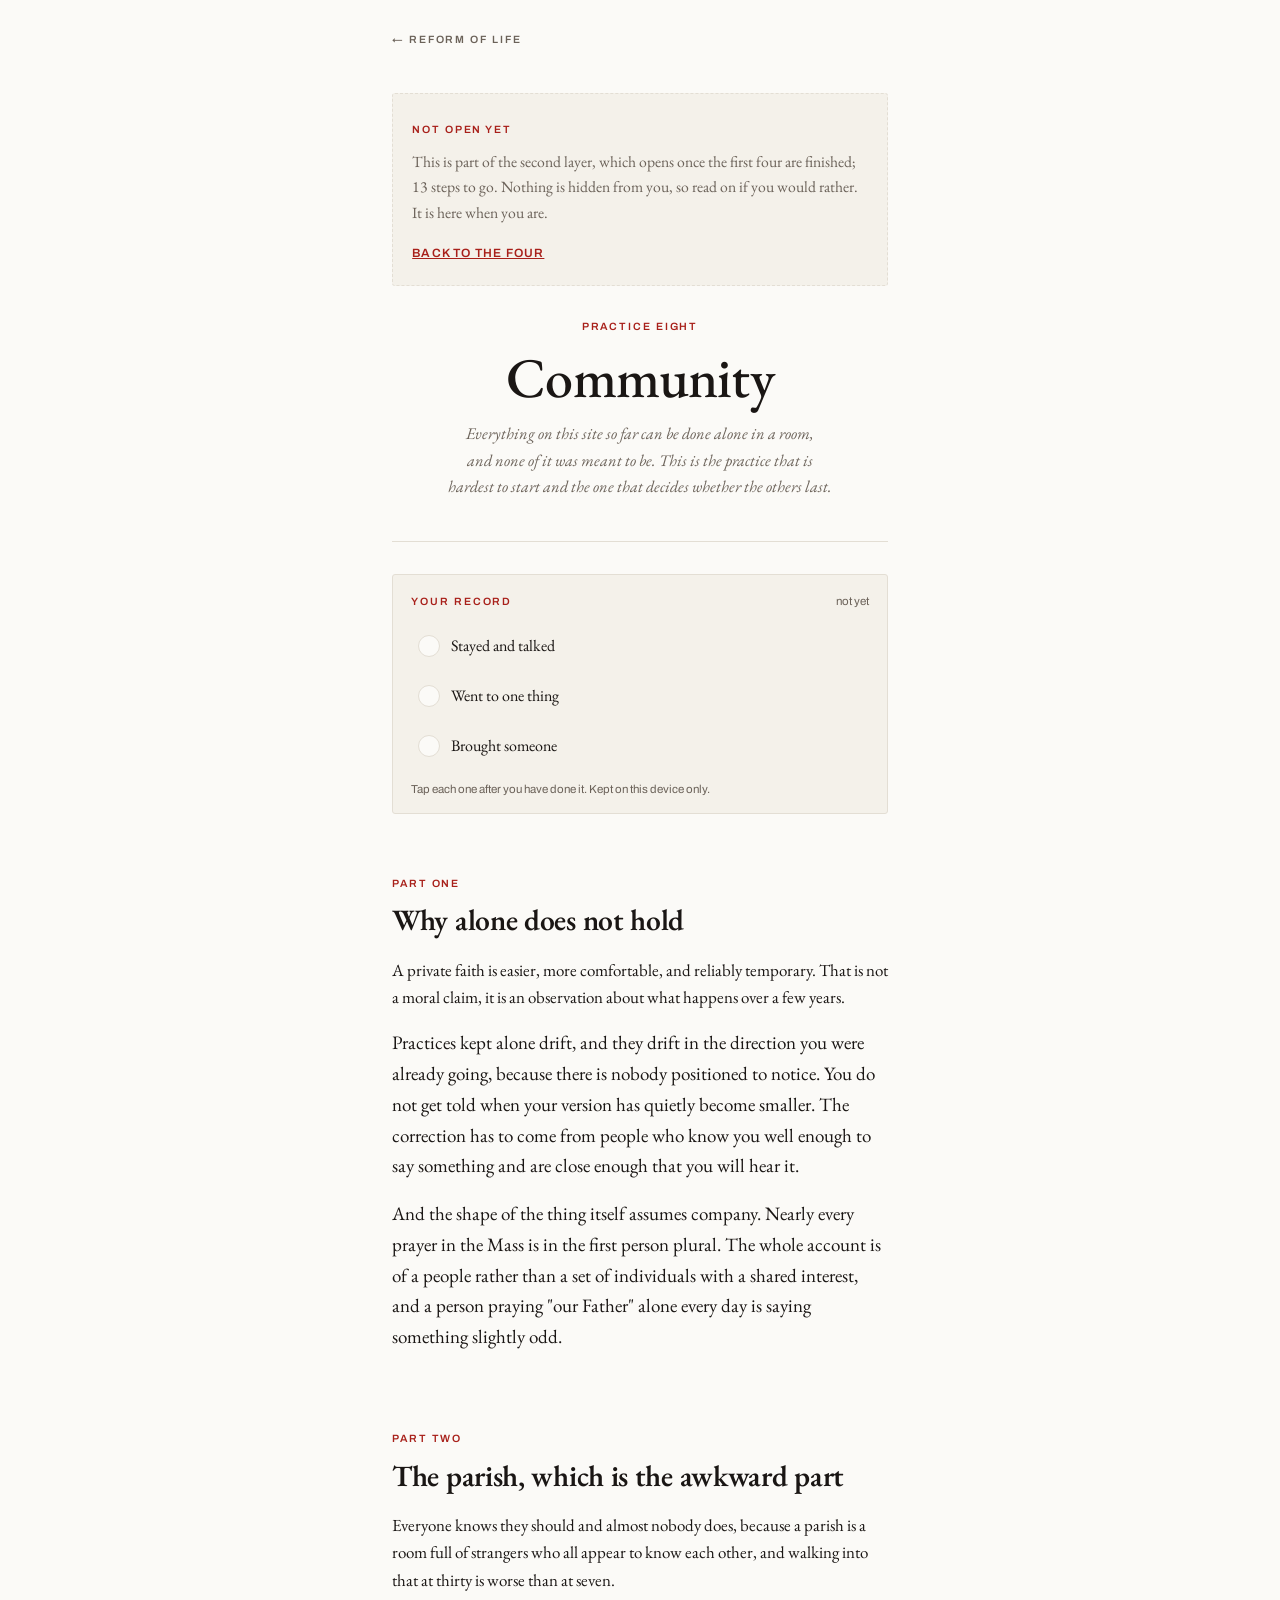
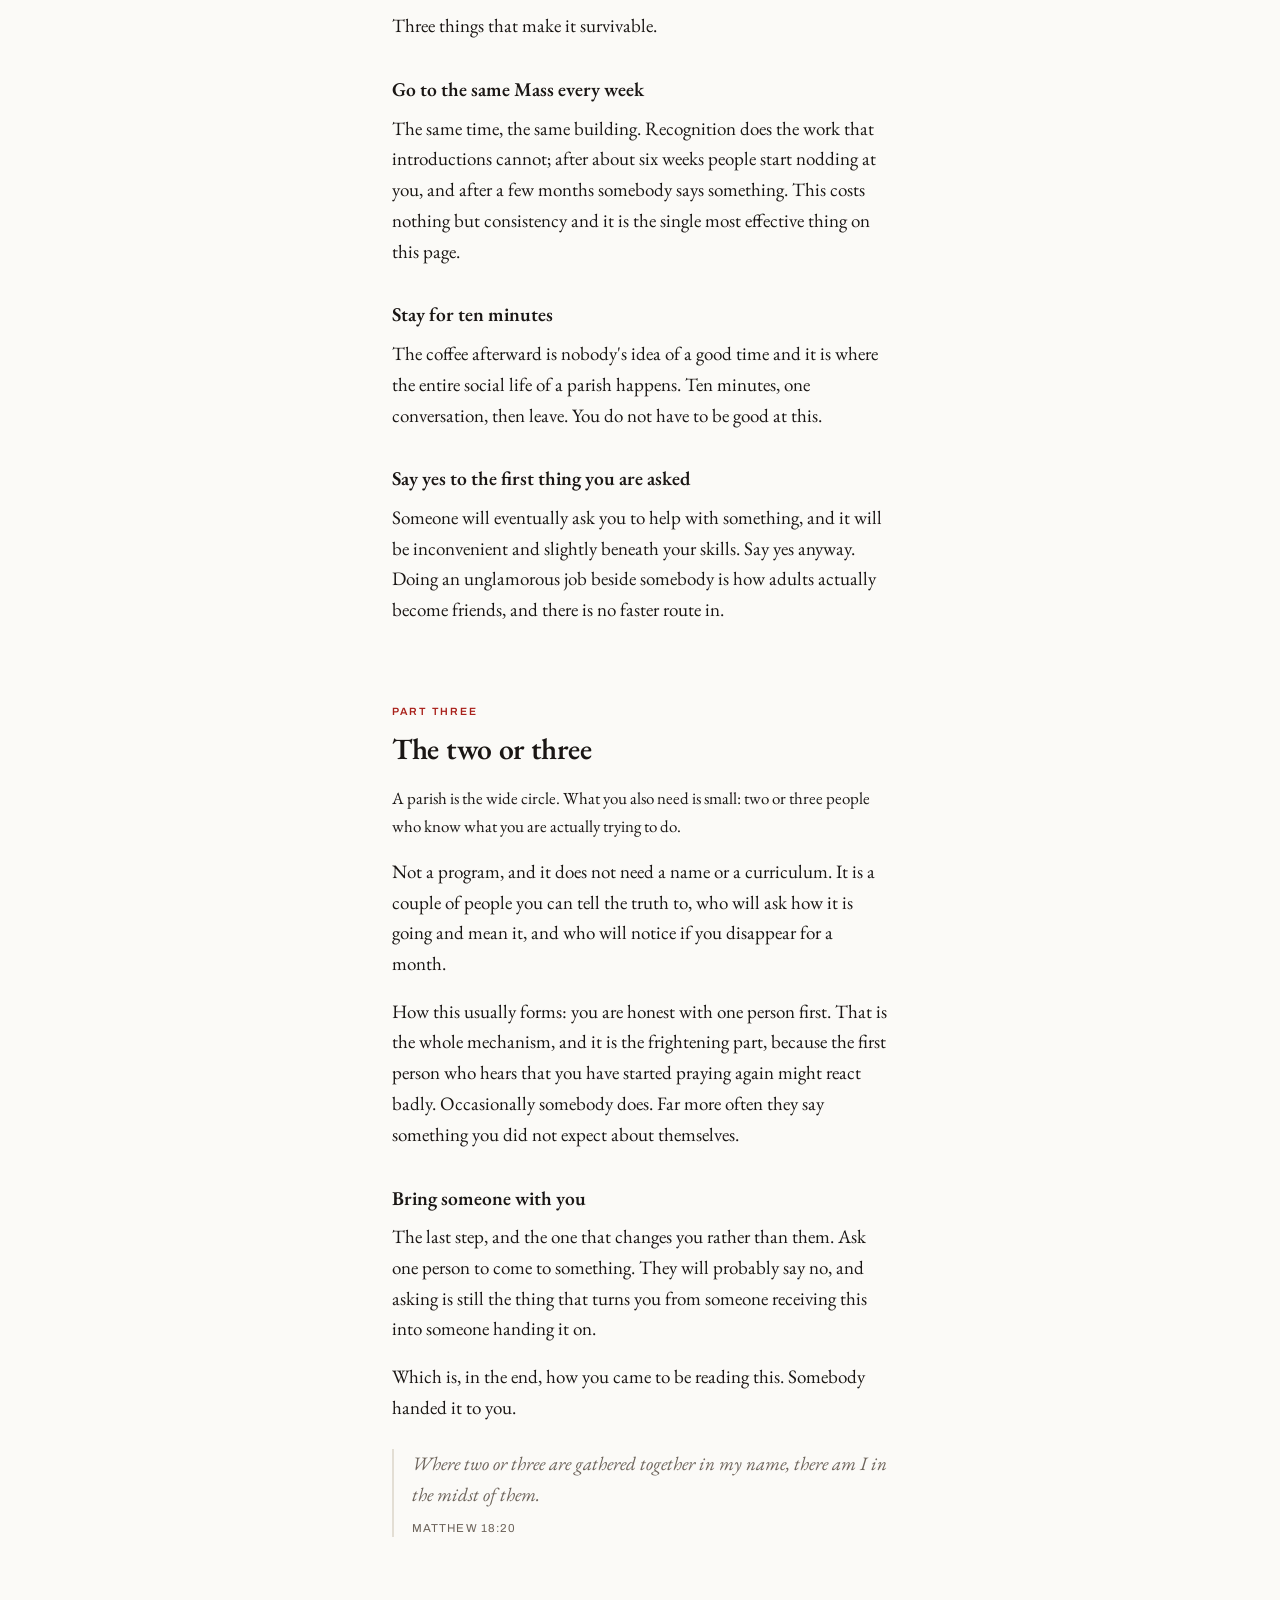
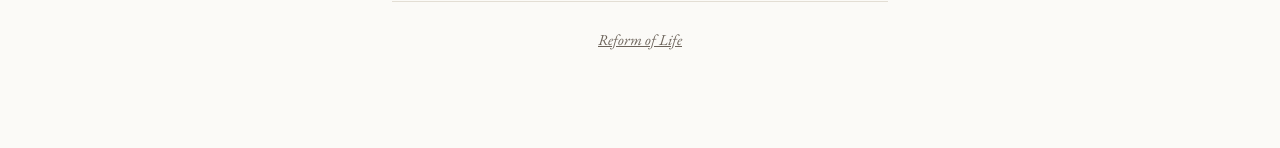
==== community.html @ 0f24ea5e "An installable app with a record, and a second layer behind the first The site becomes something you" ====
<!doctype html>
<html lang="en">
<head>
<meta charset="utf-8">
<meta name="viewport" content="width=device-width, initial-scale=1">
<title>Community &middot; Reform of Life</title>
<meta name="description" content="Why none of this was designed to be done alone, and the smallest real steps into a parish.">
<meta name="theme-color" content="#FBFAF7">
<meta name="apple-mobile-web-app-capable" content="yes">
<meta name="apple-mobile-web-app-status-bar-style" content="default">
<meta name="apple-mobile-web-app-title" content="Reform">
<link rel="manifest" href="manifest.json">
<link rel="apple-touch-icon" href="apple-touch-icon.png">
<link rel="icon" href="favicon-32.png" sizes="32x32">
<link rel="preconnect" href="https://fonts.googleapis.com">
<link rel="preconnect" href="https://fonts.gstatic.com" crossorigin>
<link rel="stylesheet" href="https://fonts.googleapis.com/css2?family=EB+Garamond:ital,wght@0,400;0,500;0,600;1,400&family=Archivo:wght@400;500;600&display=swap">
<link rel="stylesheet" href="style.css">
<script src="app.js" defer></script>
</head>
<body>

<nav class="topbar"><a href="index.html">&larr; Reform of Life</a></nav>

<div class="sheet">
  <div data-gate></div>

  <header class="masthead">
    <span class="label">Practice eight</span>
    <h1>Community</h1>
    <p class="dedication">Everything on this site so far can be done alone in a room, and none of it was meant to be. This is the practice that is hardest to start and the one that decides whether the others last.</p>
  </header>

  <div data-tracker="community"></div>

  <section id="why">
    <span class="label">Part one</span>
    <h2>Why alone does not hold</h2>

    <p class="lead">A private faith is easier, more comfortable, and reliably temporary. That is not a moral claim, it is an observation about what happens over a few years.</p>

    <p>Practices kept alone drift, and they drift in the direction you were already going, because there is nobody positioned to notice. You do not get told when your version has quietly become smaller. The correction has to come from people who know you well enough to say something and are close enough that you will hear it.</p>

    <p>And the shape of the thing itself assumes company. Nearly every prayer in the Mass is in the first person plural. The whole account is of a people rather than a set of individuals with a shared interest, and a person praying "our Father" alone every day is saying something slightly odd.</p>
  </section>

  <section id="parish">
    <span class="label">Part two</span>
    <h2>The parish, which is the awkward part</h2>

    <p class="lead">Everyone knows they should and almost nobody does, because a parish is a room full of strangers who all appear to know each other, and walking into that at thirty is worse than at seven.</p>

    <p>Three things that make it survivable.</p>

    <h3>Go to the same Mass every week</h3>
    <p>The same time, the same building. Recognition does the work that introductions cannot; after about six weeks people start nodding at you, and after a few months somebody says something. This costs nothing but consistency and it is the single most effective thing on this page.</p>

    <h3>Stay for ten minutes</h3>
    <p>The coffee afterward is nobody's idea of a good time and it is where the entire social life of a parish happens. Ten minutes, one conversation, then leave. You do not have to be good at this.</p>

    <h3>Say yes to the first thing you are asked</h3>
    <p>Someone will eventually ask you to help with something, and it will be inconvenient and slightly beneath your skills. Say yes anyway. Doing an unglamorous job beside somebody is how adults actually become friends, and there is no faster route in.</p>
  </section>

  <section id="few">
    <span class="label">Part three</span>
    <h2>The two or three</h2>

    <p class="lead">A parish is the wide circle. What you also need is small: two or three people who know what you are actually trying to do.</p>

    <p>Not a program, and it does not need a name or a curriculum. It is a couple of people you can tell the truth to, who will ask how it is going and mean it, and who will notice if you disappear for a month.</p>

    <p>How this usually forms: you are honest with one person first. That is the whole mechanism, and it is the frightening part, because the first person who hears that you have started praying again might react badly. Occasionally somebody does. Far more often they say something you did not expect about themselves.</p>

    <h3>Bring someone with you</h3>
    <p>The last step, and the one that changes you rather than them. Ask one person to come to something. They will probably say no, and asking is still the thing that turns you from someone receiving this into someone handing it on.</p>

    <p>Which is, in the end, how you came to be reading this. Somebody handed it to you.</p>

    <blockquote>
      Where two or three are gathered together in my name, there am I in the midst of them.
      <cite>Matthew 18:20</cite>
    </blockquote>
  </section>

  <footer class="colophon">
    <a href="index.html">Reform of Life</a>
  </footer>

</div>
</body>
</html>
---- style.css ----
/* ---------------------------------------------------------------------
   Reform of Life; shared styles.

   The visual system follows the rubric tradition of missals and
   breviaries: instructions print in red, the prayers themselves in
   black. That is where the word "rubric" comes from, and it encodes
   exactly the distinction a beginner needs, which is the difference
   between what you SAY and what you DO.

   One family carries the reading matter (EB Garamond, descended from
   the faces liturgical books have been set in for four centuries) and
   a plain modern face carries the apparatus (Archivo, for labels,
   step numbers, and anything that instructs rather than prays).
   --------------------------------------------------------------------- */

:root {
  --paper:      #FBFAF7;
  --paper-sunk: #F4F1EA;
  --ink:        #1A1614;
  --ink-soft:   #6B6259;
  --rubric:     #A8201A;
  --rubric-pale:#F0E0DD;
  --hairline:   #E3DED4;

  --serif: "EB Garamond", "Iowan Old Style", Georgia, "Times New Roman", serif;
  --sans:  "Archivo", "Helvetica Neue", Arial, sans-serif;

  --measure: 34rem;
}

/* The viewer has three theme states, not two: an explicit choice stamps
   the root element, and the default "system" setting stamps nothing. So
   the light palette lives on bare :root and the dark one is redefined
   twice; tokens only, never component colours. */
@media (prefers-color-scheme: dark) {
  :root:not([data-theme="light"]) {
    --paper:      #141110;
    --paper-sunk: #1D1917;
    --ink:        #EDE7DC;
    --ink-soft:   #A2988B;
    --rubric:     #D4635C;
    --rubric-pale:#33211F;
    --hairline:   #2E2825;
  }
}
:root[data-theme="dark"] {
  --paper:      #141110;
  --paper-sunk: #1D1917;
  --ink:        #EDE7DC;
  --ink-soft:   #A2988B;
  --rubric:     #D4635C;
  --rubric-pale:#33211F;
  --hairline:   #2E2825;
}

* { box-sizing: border-box; }

body {
  margin: 0;
  background: var(--paper);
  color: var(--ink);
  font-family: var(--serif);
  font-size: 19px;
  line-height: 1.62;
  -webkit-font-smoothing: antialiased;
}

.sheet {
  max-width: var(--measure);
  margin: 0 auto;
  padding: 2.5rem 1.5rem 6rem;
}

/* ---- apparatus: everything that instructs rather than prays ---- */
.label {
  font-family: var(--sans);
  font-size: 0.66rem;
  font-weight: 600;
  letter-spacing: 0.18em;
  text-transform: uppercase;
  color: var(--rubric);
}
.label-quiet { color: var(--ink-soft); }

/* ---- the thin masthead on interior pages ---- */
.topbar {
  max-width: var(--measure);
  margin: 0 auto;
  padding: 1.4rem 1.5rem 0;
}
.topbar a {
  font-family: var(--sans);
  font-size: 0.66rem;
  font-weight: 600;
  letter-spacing: 0.18em;
  text-transform: uppercase;
  color: var(--ink-soft);
  text-decoration: none;
}
.topbar a:hover { color: var(--rubric); }

header.masthead {
  display: flex;
  flex-direction: column;
  gap: 0.9rem;
  text-align: center;
  padding-bottom: 2.5rem;
  border-bottom: 1px solid var(--hairline);
}
header.masthead h1 {
  font-family: var(--serif);
  font-weight: 500;
  font-size: clamp(2.4rem, 8.5vw, 3.5rem);
  line-height: 1.03;
  letter-spacing: -0.015em;
  margin: 0;
  text-wrap: balance;
}
.dedication {
  font-style: italic;
  color: var(--ink-soft);
  font-size: 1.02rem;
  margin: 0;
  text-wrap: balance;
}

/* ---- sections ---- */
section { padding-top: 3.2rem; }
h2 {
  font-family: var(--serif);
  font-weight: 600;
  font-size: 1.85rem;
  line-height: 1.15;
  margin: 0.45rem 0 1.2rem;
  letter-spacing: -0.01em;
  text-wrap: balance;
}
h3 {
  font-family: var(--serif);
  font-weight: 600;
  font-size: 1.22rem;
  margin: 2rem 0 0.5rem;
}
p { margin: 0 0 1.05rem; }
p.lead { font-size: 1.06rem; }
a { color: var(--rubric); }

/* ---------------------------------------------------------------------
   Landing page: a table of contents, the way a prayer book opens.

   Each entry carries its natural RHYTHM as its rubric (daily, weekly,
   every month or so). That is the actual point of a rule of life, and
   it is information rather than decoration; a reader can see the shape
   of the week before reading a word of the descriptions.
   --------------------------------------------------------------------- */
ol.contents { list-style: none; margin: 2.5rem 0 0; padding: 0; }
ol.contents > li { border-top: 1px solid var(--hairline); }
ol.contents > li:last-child { border-bottom: 1px solid var(--hairline); }

a.entry {
  display: grid;
  grid-template-columns: 2.2rem 1fr;
  gap: 1rem;
  padding: 1.6rem 0.4rem 1.6rem 0;
  text-decoration: none;
  color: inherit;
  transition: background-color 140ms ease;
}
a.entry:hover, a.entry:focus-visible { background: var(--paper-sunk); }
a.entry .numeral {
  font-family: var(--sans);
  font-size: 0.72rem;
  font-weight: 600;
  color: var(--rubric);
  text-align: right;
  margin-top: 0.55rem;
  font-variant-numeric: tabular-nums;
}
a.entry .entry-title {
  font-family: var(--serif);
  font-size: 1.65rem;
  font-weight: 500;
  line-height: 1.15;
  letter-spacing: -0.01em;
  display: block;
}
a.entry .entry-rhythm {
  font-family: var(--sans);
  font-size: 0.64rem;
  font-weight: 600;
  letter-spacing: 0.16em;
  text-transform: uppercase;
  color: var(--rubric);
  display: block;
  margin-bottom: 0.3rem;
}
a.entry .entry-blurb {
  color: var(--ink-soft);
  font-size: 0.98rem;
  display: block;
  margin-top: 0.3rem;
  text-wrap: pretty;
}

/* ---- the rosary diagram ---- */
figure.beads {
  margin: 2rem 0 1.4rem;
  display: flex;
  flex-direction: column;
  align-items: center;
  gap: 1rem;
}
figure.beads svg { width: 100%; max-width: 300px; height: auto; display: block; }
figcaption {
  font-family: var(--sans);
  font-size: 0.8rem;
  line-height: 1.55;
  color: var(--ink-soft);
  text-align: center;
  max-width: 30rem;
}

/* ---- numbered walkthroughs ---- */
ol.walk { list-style: none; margin: 0; padding: 0; display: flex; flex-direction: column; gap: 1.45rem; }
ol.walk > li { display: grid; grid-template-columns: 2.6rem 1fr; gap: 0.9rem; align-items: start; }
.marker {
  font-family: var(--sans);
  font-size: 0.7rem;
  font-weight: 600;
  letter-spacing: 0.04em;
  color: var(--rubric);
  background: var(--rubric-pale);
  border-radius: 999px;
  padding: 0.3rem 0;
  text-align: center;
  margin-top: 0.28rem;
  font-variant-numeric: tabular-nums;
}
.step-do {
  font-family: var(--sans);
  font-size: 0.68rem;
  font-weight: 600;
  letter-spacing: 0.16em;
  text-transform: uppercase;
  color: var(--rubric);
  display: block;
  margin-bottom: 0.18rem;
}
.step-say { margin: 0; }
.step-say + .step-say { margin-top: 0.6rem; }
.step-say em { color: var(--ink-soft); }

/* ---- grouped sets (mysteries, parts of the Mass, the four Gospels) ---- */
.set { border-top: 1px solid var(--hairline); padding-top: 1.8rem; margin-top: 2.4rem; }
.set:first-of-type { border-top: none; padding-top: 0; margin-top: 1.2rem; }
.set-head { display: flex; flex-direction: column; gap: 0.28rem; margin-bottom: 1.3rem; }
.set-head h3 { margin: 0; font-size: 1.5rem; }

ol.mysteries { list-style: none; margin: 0; padding: 0; display: flex; flex-direction: column; gap: 1.15rem; }
ol.mysteries > li { display: grid; grid-template-columns: 1.6rem 1fr; gap: 0.85rem; }
.roman {
  font-family: var(--sans);
  font-size: 0.72rem;
  font-weight: 600;
  color: var(--rubric);
  text-align: right;
  margin-top: 0.4rem;
  font-variant-numeric: tabular-nums;
}
.mystery-name { font-size: 1.06rem; font-weight: 500; display: block; }
.mystery-meta {
  font-family: var(--sans);
  font-size: 0.74rem;
  line-height: 1.5;
  color: var(--ink-soft);
  display: block;
  margin-top: 0.16rem;
}
.mystery-meta .fruit { color: var(--rubric); }

/* ---- prayers and anything quoted verbatim ---- */
.prayer { margin: 0 0 2rem; }
.prayer h3 { margin-top: 0; }
.prayer p, p.said {
  background: var(--paper-sunk);
  border-left: 2px solid var(--rubric);
  padding: 0.95rem 1.1rem;
  margin: 0;
  border-radius: 2px;
}

/* A call and its response, which is most of what you say at Mass. */
dl.responses { margin: 1.2rem 0 1.6rem; display: flex; flex-direction: column; gap: 0.9rem; }
dl.responses div {
  border-left: 2px solid var(--hairline);
  padding-left: 0.95rem;
}
dl.responses dt {
  font-style: italic;
  color: var(--ink-soft);
  margin: 0;
}
dl.responses dd { margin: 0.1rem 0 0; font-weight: 500; }
dl.responses dd::before { content: "℟ "; color: var(--rubric); font-weight: 600; }

blockquote {
  margin: 1.6rem 0;
  padding-left: 1.1rem;
  border-left: 2px solid var(--hairline);
  font-style: italic;
  color: var(--ink-soft);
}
blockquote cite {
  display: block;
  font-style: normal;
  font-family: var(--sans);
  font-size: 0.72rem;
  letter-spacing: 0.1em;
  text-transform: uppercase;
  margin-top: 0.5rem;
  color: var(--ink-soft);
}

/* Scripture references link out to the text at the USCCB, which is the
   translation read at Mass in the United States, so the words match what
   you hear on Sunday. Deliberately QUIET: twenty red links running down
   the Mysteries would turn a calm page into a link farm, so the reference
   keeps its own color and only the underline says it is a link. */
a.ref {
  color: inherit;
  text-decoration: underline;
  text-decoration-color: var(--hairline);
  text-underline-offset: 2px;
  text-decoration-thickness: 1px;
}
a.ref:hover, a.ref:focus-visible {
  color: var(--rubric);
  text-decoration-color: var(--rubric);
}
@media print {
  /* On paper a link is just words, and the underline is noise. */
  a.ref { text-decoration: none; }
}

ul.plain { margin: 0 0 1.05rem; padding-left: 1.15rem; }
ul.plain li { margin-bottom: 0.45rem; }

footer.colophon {
  margin-top: 4rem;
  padding-top: 1.6rem;
  border-top: 1px solid var(--hairline);
  text-align: center;
  color: var(--ink-soft);
  font-size: 0.95rem;
  font-style: italic;
}
footer.colophon a { color: var(--ink-soft); }

:focus-visible { outline: 2px solid var(--rubric); outline-offset: 3px; }
@media (prefers-reduced-motion: reduce) { * { animation: none !important; transition: none !important; } }

/* ---------------------------------------------------------------------
   Print. Every page here is meant to survive being turned into a PDF
   and handed to somebody, so force the paper palette regardless of the
   viewer's theme and keep each set whole across a page break.
   --------------------------------------------------------------------- */
@media print {
  :root {
    --paper: #fff; --paper-sunk: #F6F3EE; --ink: #16120F; --ink-soft: #5A524A;
    --rubric: #9C1B16; --rubric-pale: #F2E3E1; --hairline: #DDD6CB;
  }
  body { font-size: 11.5pt; line-height: 1.5; background: #fff; }
  .sheet { max-width: 100%; padding: 0; }
  .topbar { display: none; }
  @page { margin: 16mm 18mm; }
  section { padding-top: 1.6rem; break-inside: avoid; }
  .set, .prayer, ol.walk > li { break-inside: avoid; }
  figure.beads svg { max-width: 200px; }
  .page-break { break-before: page; }
  a { text-decoration: none; }
}

/* ---------------------------------------------------------------------
   THE RECORD

   Kept visually quieter than the reading matter. It is an instrument on
   a page whose real content is the text, so it reads as a margin note
   rather than a dashboard; the moment it starts to look like a habit app
   it competes with the thing it is meant to support.
   --------------------------------------------------------------------- */
.record-card {
  border: 1px solid var(--hairline);
  border-radius: 3px;
  background: var(--paper-sunk);
  padding: 1.1rem 1.15rem 0.9rem;
  margin: 2rem 0 0;
}
.record-head { display: flex; align-items: baseline; justify-content: space-between; gap: 1rem; }
.record-count {
  font-family: var(--sans);
  font-size: 0.72rem;
  color: var(--ink-soft);
  font-variant-numeric: tabular-nums;
}

.record-steps { display: flex; flex-direction: column; gap: 0.35rem; margin-top: 0.85rem; }
.record-step {
  display: flex;
  align-items: center;
  gap: 0.7rem;
  width: 100%;
  /* 44px is the smallest target a thumb hits reliably, and this is a
     phone-first surface tapped one-handed. */
  min-height: 44px;
  padding: 0.35rem 0.5rem 0.35rem 0.35rem;
  background: transparent;
  border: 1px solid transparent;
  border-radius: 3px;
  font: inherit;
  color: inherit;
  text-align: left;
  cursor: pointer;
  transition: background-color 120ms ease, border-color 120ms ease;
}
.record-step:hover { background: var(--paper); border-color: var(--hairline); }
.record-step .tick {
  flex: 0 0 auto;
  width: 22px; height: 22px;
  border: 1.5px solid var(--hairline);
  border-radius: 50%;
  background: var(--paper);
  display: inline-flex; align-items: center; justify-content: center;
  font-size: 12px; line-height: 1;
  color: transparent;
}
.record-step.done .tick { border-color: var(--rubric); background: var(--rubric); color: #fff; }
.record-label { display: flex; align-items: baseline; gap: 0.55rem; flex-wrap: wrap; min-width: 0; }
.record-step-name { font-size: 1rem; }
.record-step.done .record-step-name { color: var(--ink-soft); }
.record-when {
  font-family: var(--sans);
  font-size: 0.68rem;
  letter-spacing: 0.06em;
  color: var(--ink-soft);
  font-variant-numeric: tabular-nums;
}
.record-note {
  font-family: var(--sans);
  font-size: 0.72rem;
  line-height: 1.55;
  color: var(--ink-soft);
  margin: 0.85rem 0 0;
}

/* ---- landing page summary ---- */
.record-summary { display: flex; flex-direction: column; margin-top: 0.9rem; }
.record-row {
  display: grid;
  grid-template-columns: 1fr auto auto;
  align-items: center;
  gap: 0.9rem;
  min-height: 44px;
  padding: 0.5rem 0.15rem;
  text-decoration: none;
  color: inherit;
  border-bottom: 1px solid var(--hairline);
}
.record-row:last-child { border-bottom: none; }
.record-row-title { font-size: 1.02rem; }
.record-row-state {
  font-family: var(--sans);
  font-size: 0.7rem;
  color: var(--ink-soft);
  text-align: right;
  min-width: 5.6rem;
  font-variant-numeric: tabular-nums;
}
.dots { display: inline-flex; gap: 4px; }
.dot {
  width: 7px; height: 7px; border-radius: 50%;
  border: 1px solid var(--hairline);
  background: transparent;
  display: inline-block;
}
.dot.on { background: var(--rubric); border-color: var(--rubric); }

/* ---- the second layer, announced from the first visit ---- */
.layer-two {
  border: 1px solid var(--hairline);
  border-left: 2px solid var(--ink-soft);
  border-radius: 3px;
  padding: 1.2rem 1.2rem 1.1rem;
  margin-top: 1.6rem;
}
.layer-two.open { border-left-color: var(--rubric); background: var(--paper-sunk); }
.layer-two h3 { margin: 0.35rem 0 0.5rem; font-size: 1.3rem; }
.layer-two-blurb { margin: 0 0 0.7rem; color: var(--ink-soft); font-size: 0.98rem; }
.layer-two-req { margin: 0 0 0.6rem; font-size: 0.95rem; }
.layer-two-count {
  font-family: var(--sans);
  font-size: 0.72rem;
  letter-spacing: 0.04em;
  color: var(--rubric);
  margin: 0;
}
.layer-two-links { display: flex; flex-wrap: wrap; gap: 0.5rem; margin-top: 0.3rem; }
.layer-two-link {
  font-family: var(--sans);
  font-size: 0.78rem;
  font-weight: 500;
  text-decoration: none;
  color: var(--rubric);
  border: 1px solid var(--rubric);
  border-radius: 999px;
  padding: 0.5rem 0.9rem;
  min-height: 44px;
  display: inline-flex;
  align-items: center;
}
.layer-two-link:hover { background: var(--rubric); color: var(--paper); }

/* ---- the note at the top of a second-layer page reached early ---- */
.gate {
  border: 1px dashed var(--hairline);
  border-radius: 3px;
  padding: 1.1rem 1.2rem;
  margin-bottom: 2rem;
  background: var(--paper-sunk);
}
.gate p { margin: 0.4rem 0 0.7rem; color: var(--ink-soft); font-size: 0.98rem; }
.gate a { font-family: var(--sans); font-size: 0.75rem; font-weight: 600; letter-spacing: 0.1em; text-transform: uppercase; }

/* ---- export, restore, reset ---- */
.tools { display: flex; flex-wrap: wrap; gap: 0.5rem; margin-top: 1.4rem; }
.tool-btn {
  font-family: var(--sans);
  font-size: 0.76rem;
  font-weight: 500;
  min-height: 44px;
  padding: 0.55rem 0.95rem;
  border: 1px solid var(--hairline);
  border-radius: 3px;
  background: var(--paper);
  color: var(--ink);
  cursor: pointer;
}
.tool-btn:hover { border-color: var(--rubric); color: var(--rubric); }
.tool-btn.quiet { color: var(--ink-soft); }

@media print {
  /* The record is an instrument, not part of the document. A printed page
     handed to somebody should be the text and nothing else. */
  .record-card, .layer-two, .gate, .tools, [data-tools], [data-summary] { display: none; }
}
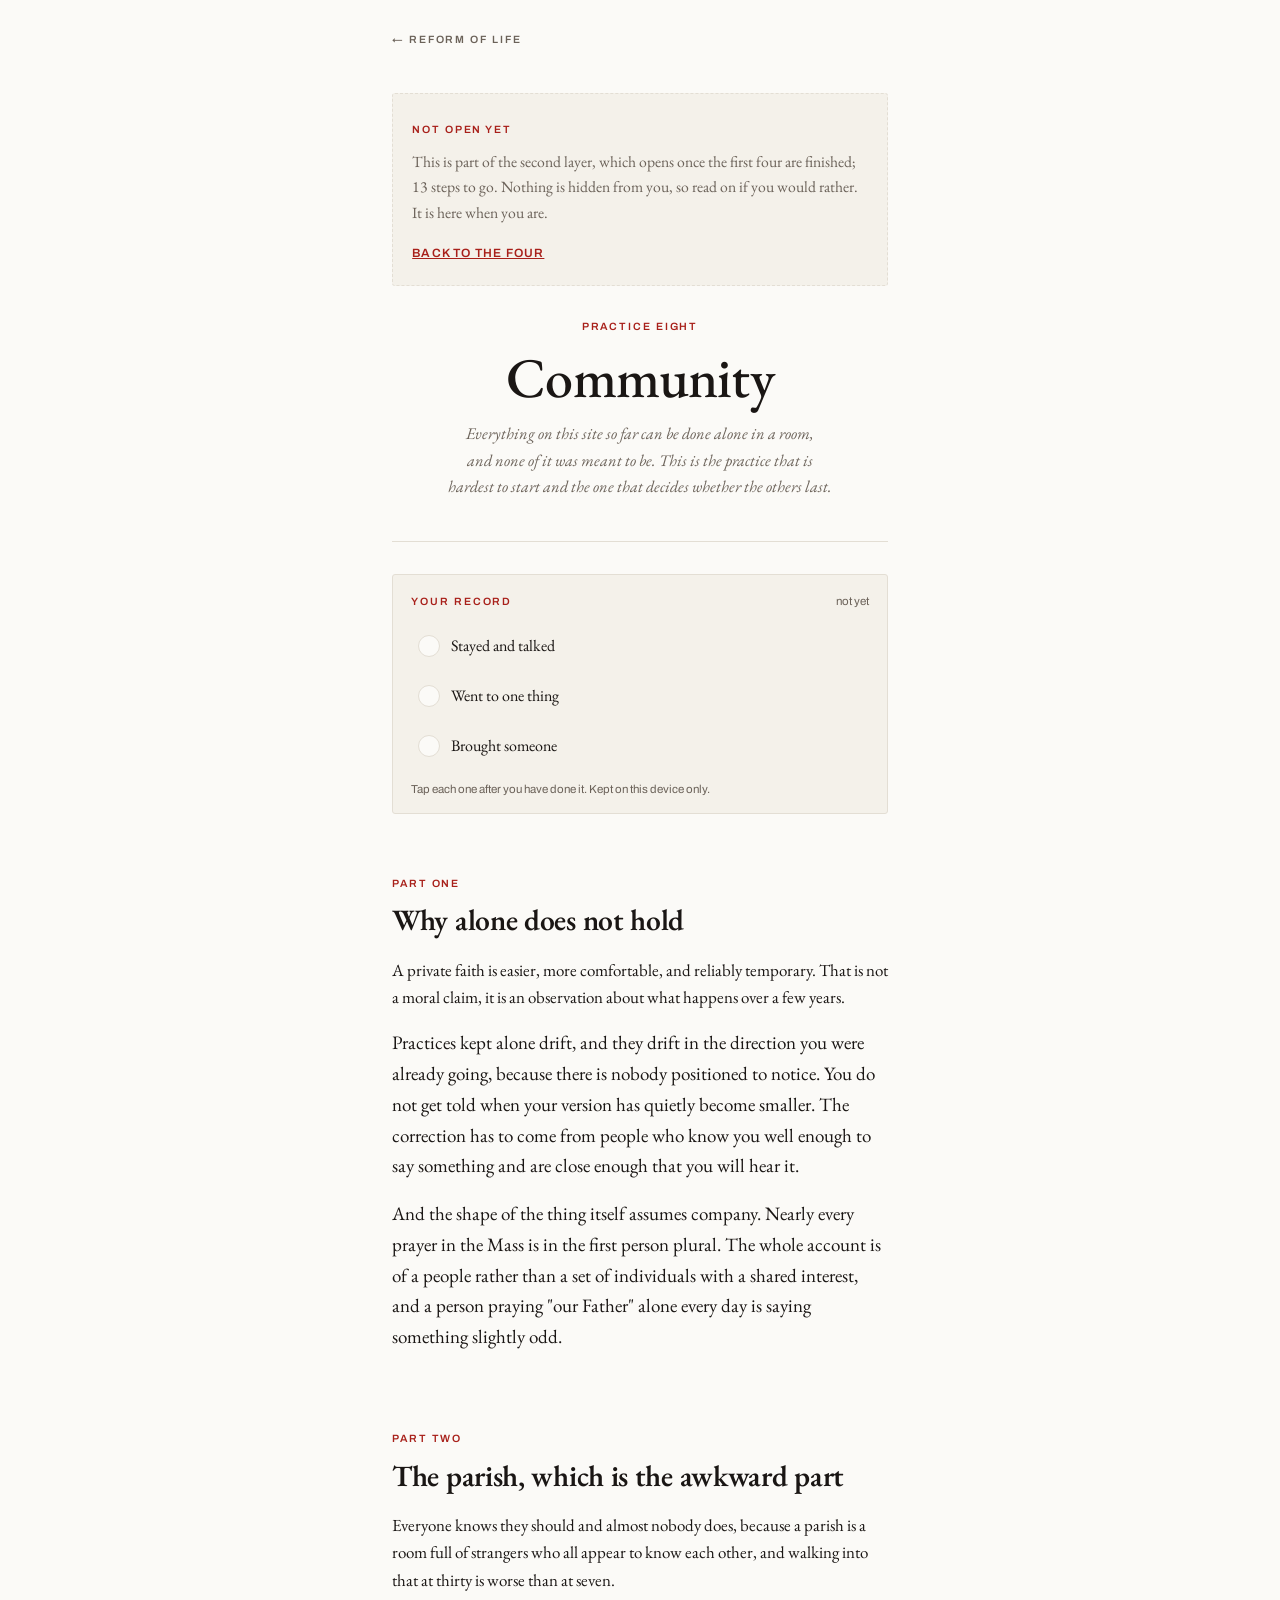
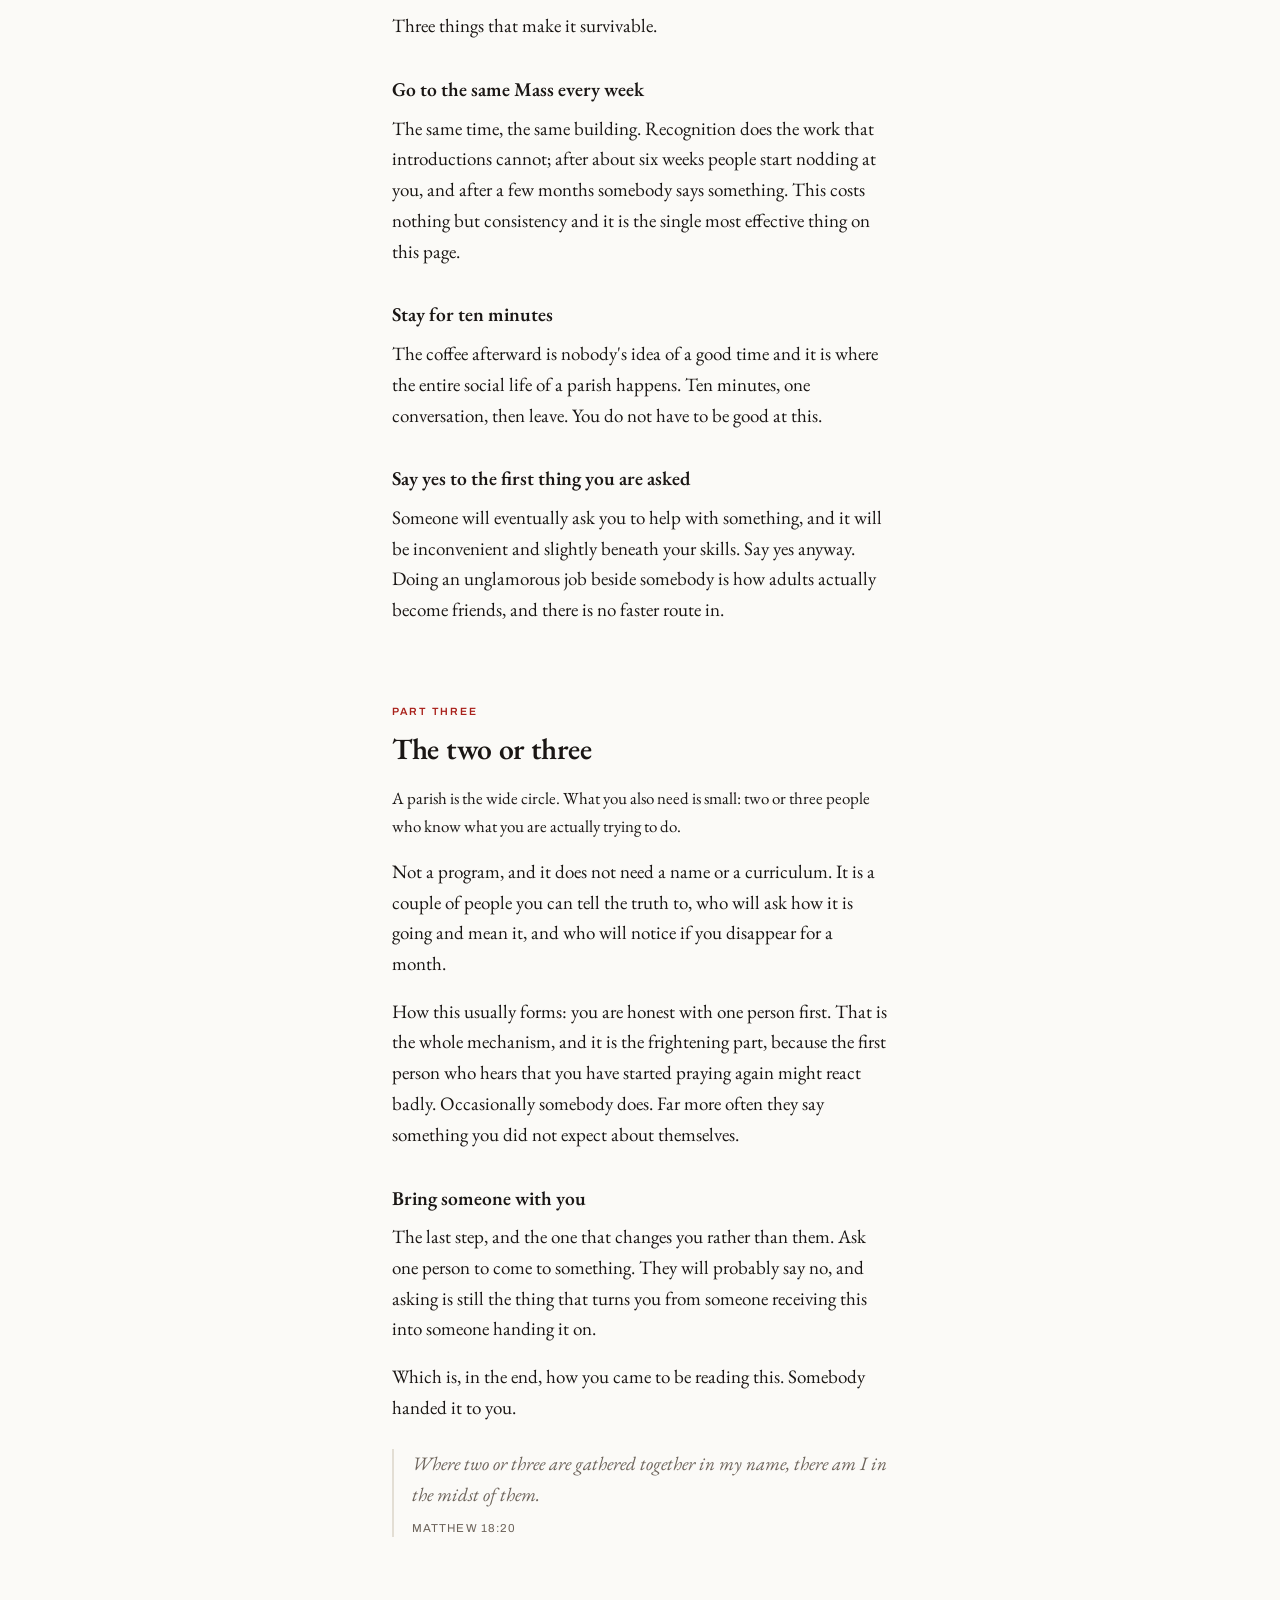
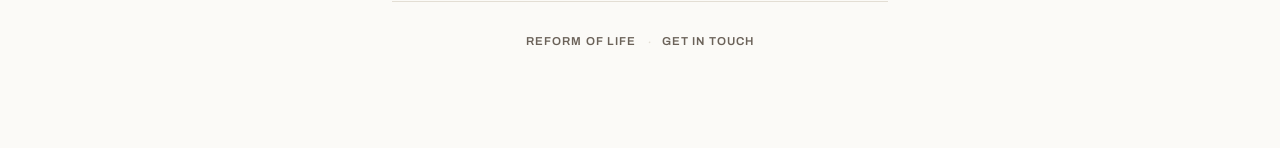
==== commit 7664e99b: "An examination that makes you a card, and a way to write TWO ADDITIONS, AND THE SECOND ONE DELIBERAT" ====
--- a/community.html
+++ b/community.html
@@ -85,6 +85,8 @@
 
   <footer class="colophon">
     <a href="index.html">Reform of Life</a>
+    <span class="colophon-sep">&middot;</span>
+    <a href="contact.html">Get in touch</a>
   </footer>
 
 </div>
--- a/style.css
+++ b/style.css
@@ -552,3 +552,189 @@
      handed to somebody should be the text and nothing else. */
   .record-card, .layer-two, .gate, .tools, [data-tools], [data-summary] { display: none; }
 }
+
+/* ---------------------------------------------------------------------
+   CONTACT FORM
+   --------------------------------------------------------------------- */
+.contact-form { display: flex; flex-direction: column; gap: 1.1rem; margin-top: 1.6rem; }
+.field { display: flex; flex-direction: column; gap: 0.35rem; }
+.field label {
+  font-family: var(--sans);
+  font-size: 0.68rem;
+  font-weight: 600;
+  letter-spacing: 0.16em;
+  text-transform: uppercase;
+  color: var(--rubric);
+}
+.field .optional {
+  font-weight: 400;
+  letter-spacing: 0.06em;
+  text-transform: none;
+  color: var(--ink-soft);
+}
+.field input, .field select, .field textarea {
+  font-family: var(--serif);
+  font-size: 1rem;
+  color: var(--ink);
+  background: var(--paper);
+  border: 1px solid var(--hairline);
+  border-radius: 3px;
+  padding: 0.7rem 0.8rem;
+  min-height: 44px;
+  width: 100%;
+}
+.field textarea { line-height: 1.55; resize: vertical; }
+.field input:focus, .field select:focus, .field textarea:focus {
+  outline: 2px solid var(--rubric);
+  outline-offset: 1px;
+  border-color: var(--rubric);
+}
+/* The honeypot: off-screen rather than display:none, which some bots skip. */
+.field.hp { position: absolute; left: -9999px; width: 1px; height: 1px; overflow: hidden; }
+
+.send-btn, .card-btn {
+  font-family: var(--sans);
+  font-size: 0.82rem;
+  font-weight: 600;
+  min-height: 46px;
+  padding: 0.7rem 1.5rem;
+  background: var(--rubric);
+  color: #fff;
+  border: none;
+  border-radius: 3px;
+  cursor: pointer;
+  align-self: flex-start;
+}
+.send-btn:disabled, .card-btn:disabled { opacity: 0.6; cursor: default; }
+.form-status {
+  font-family: var(--sans);
+  font-size: 0.78rem;
+  line-height: 1.5;
+  margin: 0;
+  color: var(--ink-soft);
+}
+.form-status.warn { color: var(--rubric); }
+.form-status.good { color: #1e7f3b; }
+
+/* ---------------------------------------------------------------------
+   EXAMINATION OF CONSCIENCE
+
+   🔴 NOTHING HERE IS EVER STORED. Not in localStorage beside the progress
+   record, not anywhere. It lives in memory and is gone the moment the page
+   is reloaded, which is deliberate and is stated on the page: a list of a
+   person's sins is the one thing this site must never keep, including on
+   the reader's own phone where somebody else might pick it up.
+   --------------------------------------------------------------------- */
+.exam-group { margin-top: 1.8rem; }
+.exam-group h3 { margin-bottom: 0.3rem; }
+.exam-group .exam-hint {
+  font-family: var(--sans);
+  font-size: 0.74rem;
+  color: var(--ink-soft);
+  margin: 0 0 0.7rem;
+}
+.exam-list { display: flex; flex-direction: column; gap: 0.25rem; }
+.exam-item {
+  display: flex;
+  align-items: flex-start;
+  gap: 0.7rem;
+  width: 100%;
+  min-height: 44px;
+  padding: 0.55rem 0.6rem 0.55rem 0.4rem;
+  background: transparent;
+  border: 1px solid transparent;
+  border-radius: 3px;
+  font: inherit;
+  font-size: 1rem;
+  color: inherit;
+  text-align: left;
+  cursor: pointer;
+  line-height: 1.45;
+}
+.exam-item:hover { background: var(--paper-sunk); }
+.exam-item .box {
+  flex: 0 0 auto;
+  width: 20px; height: 20px;
+  margin-top: 2px;
+  border: 1.5px solid var(--hairline);
+  border-radius: 3px;
+  background: var(--paper);
+  display: inline-flex; align-items: center; justify-content: center;
+  font-size: 12px; line-height: 1; color: transparent;
+}
+.exam-item.on .box { border-color: var(--rubric); background: var(--rubric); color: #fff; }
+.exam-item.on { color: var(--ink); }
+
+.exam-actions { display: flex; flex-wrap: wrap; gap: 0.6rem; align-items: center; margin-top: 1.8rem; }
+.exam-count {
+  font-family: var(--sans);
+  font-size: 0.75rem;
+  color: var(--ink-soft);
+  font-variant-numeric: tabular-nums;
+}
+
+/* ---- the card it produces ---- */
+.card-sheet {
+  border: 1px solid var(--hairline);
+  border-top: 2px solid var(--rubric);
+  border-radius: 3px;
+  background: var(--paper-sunk);
+  padding: 1.5rem 1.4rem;
+  margin-top: 2rem;
+}
+.card-sheet h3 { margin-top: 0; }
+.card-say {
+  background: var(--paper);
+  border-left: 2px solid var(--rubric);
+  padding: 0.85rem 1rem;
+  border-radius: 2px;
+  margin: 0 0 1rem;
+}
+.card-sins { list-style: none; margin: 0 0 1.2rem; padding: 0; }
+.card-sins li {
+  padding: 0.45rem 0 0.45rem 1.2rem;
+  border-bottom: 1px solid var(--hairline);
+  position: relative;
+  line-height: 1.45;
+}
+.card-sins li:last-child { border-bottom: none; }
+.card-sins li::before {
+  content: "·";
+  position: absolute; left: 0.35rem;
+  color: var(--rubric);
+  font-weight: 700;
+}
+.card-since {
+  font-family: var(--serif);
+  font-size: 1rem;
+  border: none;
+  border-bottom: 1px solid var(--rubric);
+  background: transparent;
+  color: var(--ink);
+  padding: 0 0.3rem;
+  min-width: 9rem;
+}
+.card-since:focus { outline: 2px solid var(--rubric); outline-offset: 2px; }
+
+@media print {
+  /* Printing the card prints the CARD. Everything else on this long page
+     is instructions you have already read, and a person taking this into a
+     confessional wants one page, not nine. */
+  body.card-open .sheet > *:not(#confession-card) { display: none !important; }
+  body.card-open #confession-card { display: block !important; margin: 0; border: none; background: #fff; padding: 0; }
+  body.card-open .card-actions { display: none !important; }
+  body.card-open .card-say { background: #fff; }
+}
+
+.colophon p { margin: 0 0 0.6rem; }
+.colophon-sep { margin: 0 0.5rem; color: var(--hairline); }
+.colophon a {
+  font-family: var(--sans);
+  font-size: 0.72rem;
+  font-weight: 600;
+  letter-spacing: 0.1em;
+  text-transform: uppercase;
+  font-style: normal;
+  text-decoration: none;
+}
+.colophon a:hover { color: var(--rubric); }
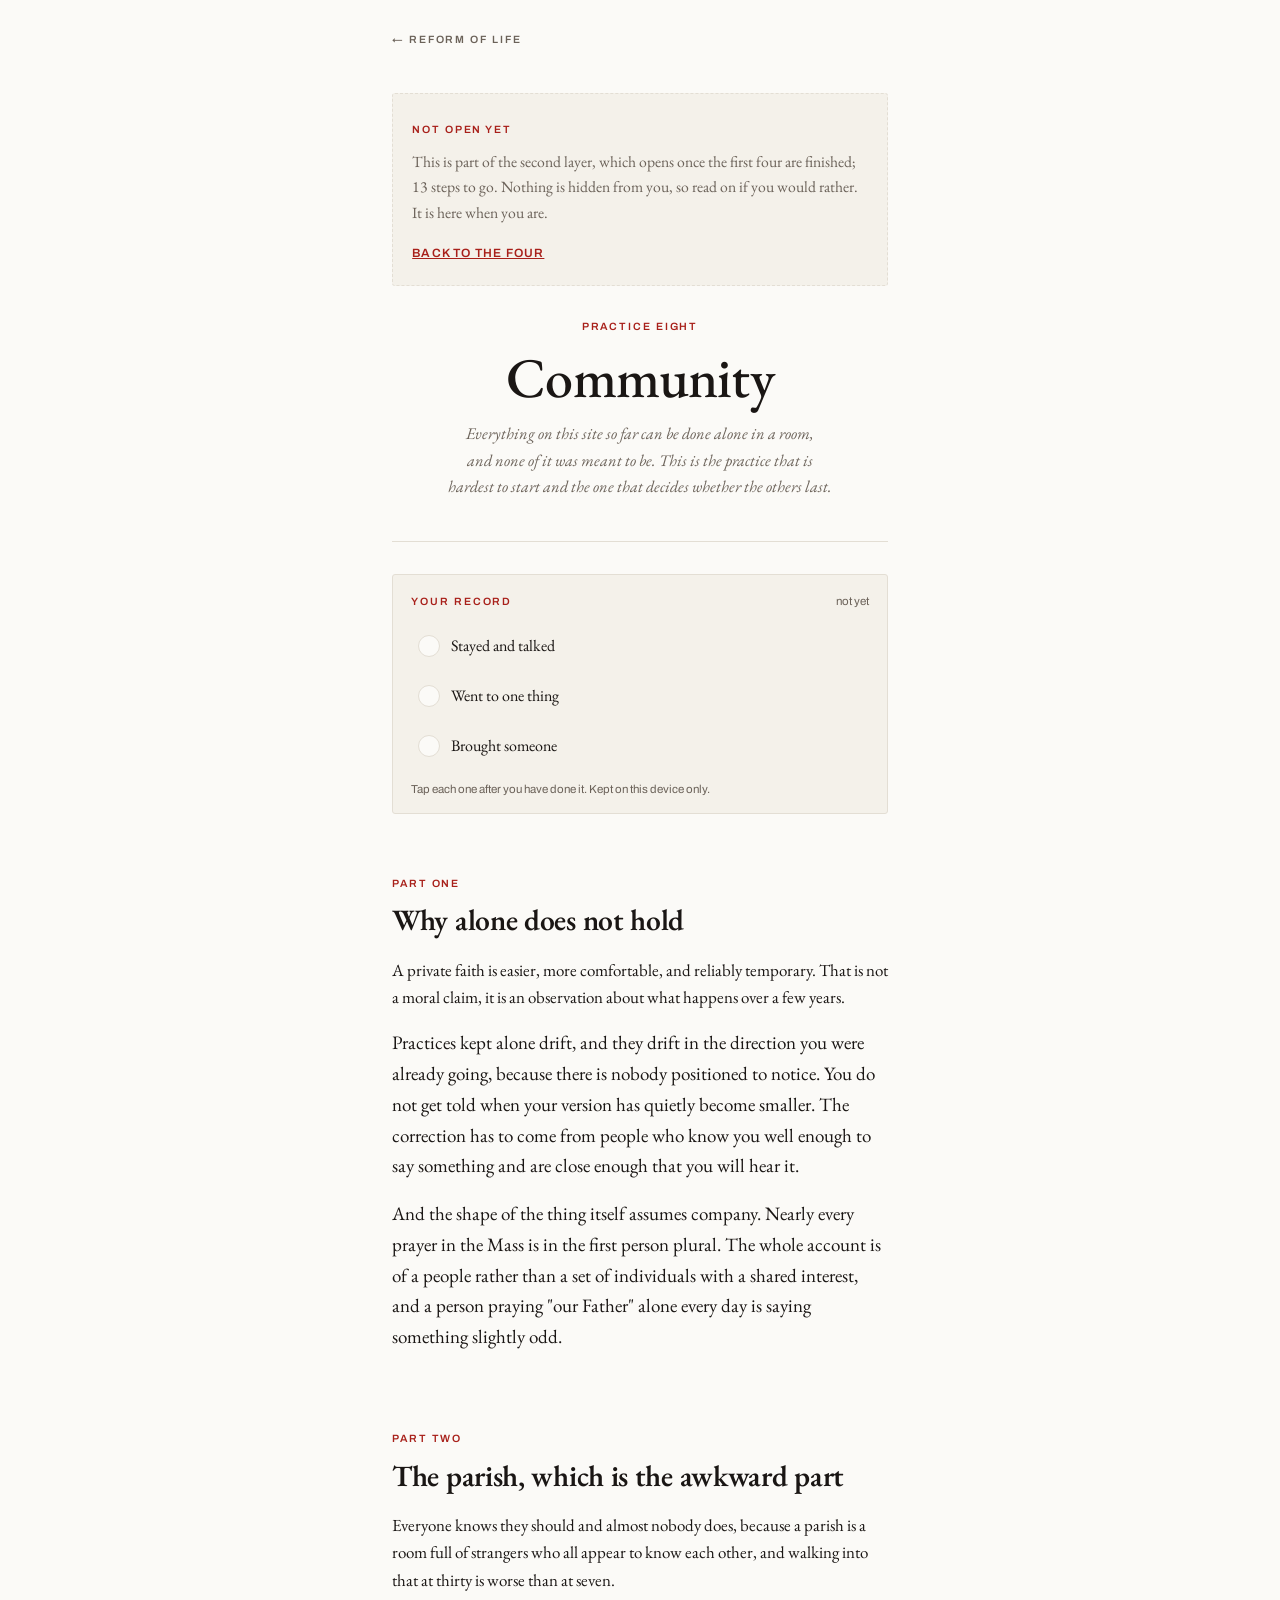
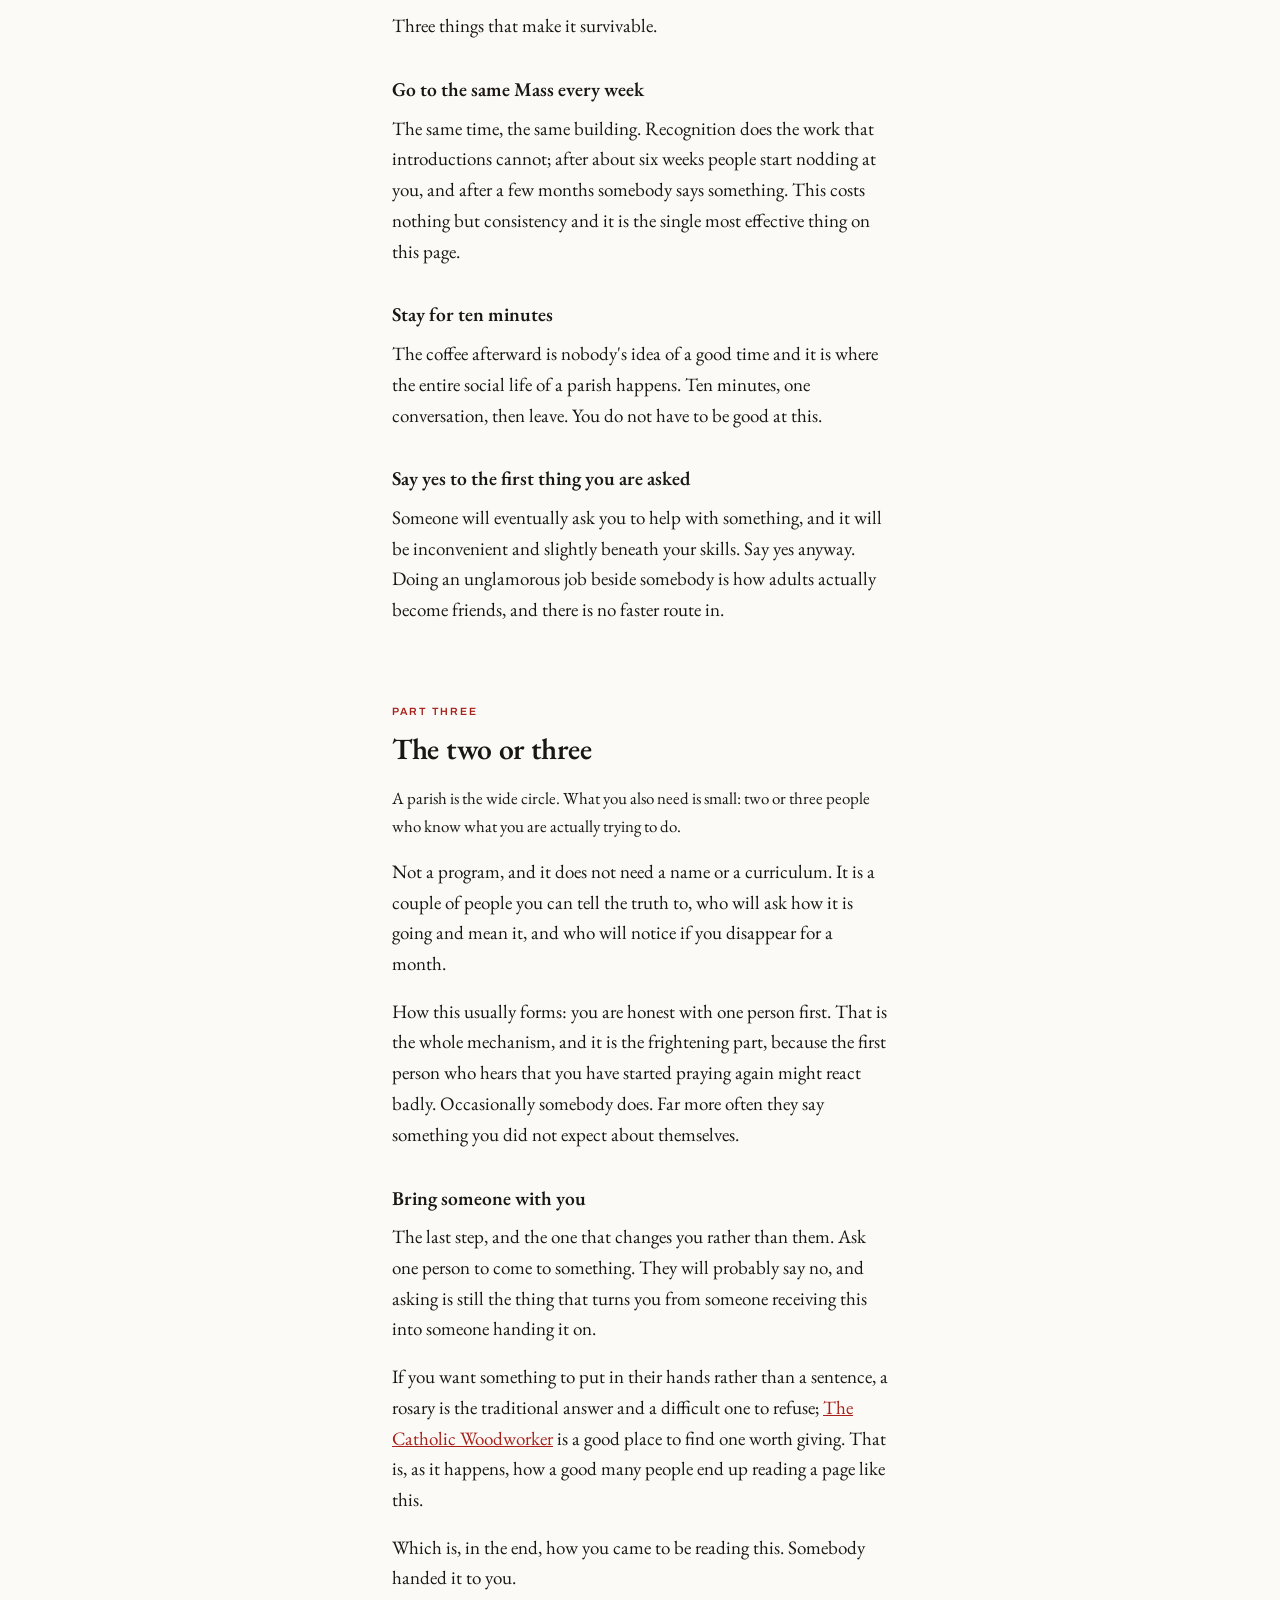
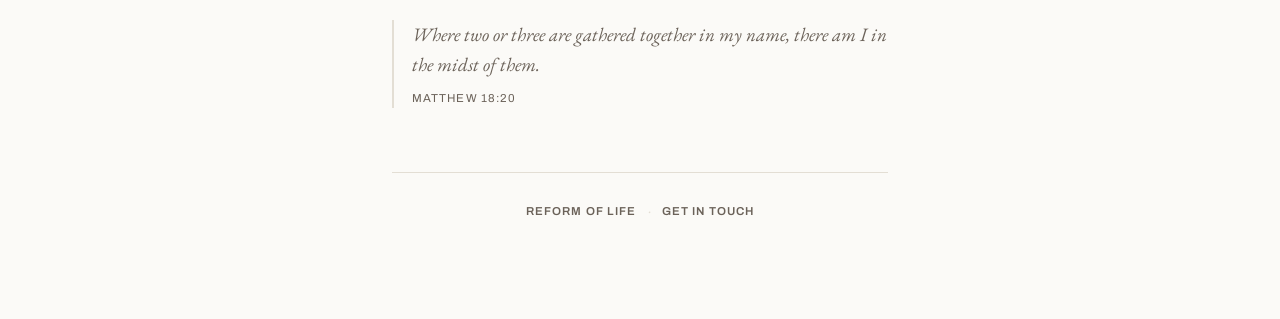
==== commit 4f4d65d2: "Where to find a rosary worth carrying Two placements, both where a reader has just arrived at the ne" ====
--- a/community.html
+++ b/community.html
@@ -20,7 +20,7 @@
 </head>
 <body>
 
-<nav class="topbar"><a href="index.html">&larr; Reform of Life</a></nav>
+<nav class="topbar"><a href="practices.html">&larr; Reform of Life</a></nav>
 
 <div class="sheet">
   <div data-gate></div>
@@ -75,6 +75,8 @@
     <h3>Bring someone with you</h3>
     <p>The last step, and the one that changes you rather than them. Ask one person to come to something. They will probably say no, and asking is still the thing that turns you from someone receiving this into someone handing it on.</p>
 
+    <p>If you want something to put in their hands rather than a sentence, a rosary is the traditional answer and a difficult one to refuse; <a href="https://catholicwoodworker.com" target="_blank" rel="noopener noreferrer">The Catholic Woodworker</a> is a good place to find one worth giving. That is, as it happens, how a good many people end up reading a page like this.</p>
+
     <p>Which is, in the end, how you came to be reading this. Somebody handed it to you.</p>
 
     <blockquote>
@@ -84,7 +86,7 @@
   </section>
 
   <footer class="colophon">
-    <a href="index.html">Reform of Life</a>
+    <a href="practices.html">Reform of Life</a>
     <span class="colophon-sep">&middot;</span>
     <a href="contact.html">Get in touch</a>
   </footer>
--- a/style.css
+++ b/style.css
@@ -738,3 +738,229 @@
   text-decoration: none;
 }
 .colophon a:hover { color: var(--rubric); }
+
+/* ---------------------------------------------------------------------
+   THE COVER
+
+   The one screen on the site with its own committed palette: the church
+   interior, dark and gold. Everything behind the door is paper and ink, and
+   the contrast is deliberate rather than an inconsistency; a book does not
+   look like its cover.
+
+   Single-theme on purpose, so no dark-mode block. It still paints its own
+   background and every colour explicitly, so it holds on either host ground.
+   --------------------------------------------------------------------- */
+body.cover {
+  margin: 0;
+  min-height: 100vh;
+  min-height: 100dvh;          /* dvh, so mobile browser chrome cannot crop it */
+  background: #0E0B08;
+  display: flex;
+  align-items: center;
+  justify-content: center;
+}
+
+/* On a phone the poster is the whole screen. On anything wider it becomes a
+   centred panel rather than a stretched background, because the artwork is
+   nearly square and stretching it edge to edge on a desktop would crop the
+   angels out of their own picture. */
+.poster {
+  position: relative;
+  width: 100%;
+  max-width: 560px;
+  min-height: 100vh;
+  min-height: 100dvh;
+  overflow: hidden;
+  display: flex;
+  flex-direction: column;
+  justify-content: flex-end;
+  isolation: isolate;
+}
+@media (min-width: 620px) and (min-height: 720px) {
+  .poster {
+    min-height: min(92dvh, 860px);
+    border-radius: 4px;
+    box-shadow: 0 24px 80px rgba(0,0,0,0.55);
+  }
+}
+
+.poster-art {
+  position: absolute;
+  inset: 0;
+  width: 100%;
+  height: 100%;
+  object-fit: cover;
+  /* The artwork is padded to 2:3 in the file itself, so on a phone it very
+     nearly fits and almost nothing is cropped; the angels stay in frame. */
+  object-position: center top;
+  z-index: -2;
+}
+
+/* The artwork fades to near-black at the bottom already; this deepens it just
+   enough that the type sits on a field rather than on vestment detail. */
+.poster-scrim {
+  position: absolute;
+  inset: 0;
+  z-index: -1;
+  background: linear-gradient(
+    to bottom,
+    rgba(14,11,8,0) 42%,
+    rgba(14,11,8,0.72) 66%,
+    rgba(14,11,8,0.94) 84%,
+    #0E0B08 100%
+  );
+}
+
+.poster-text {
+  position: relative;
+  padding: 0 1.6rem 3rem;
+  text-align: center;
+}
+
+.poster-title {
+  font-family: "EB Garamond", Georgia, serif;
+  font-weight: 500;
+  font-size: clamp(2.6rem, 13vw, 3.9rem);
+  line-height: 1;
+  letter-spacing: 0.005em;
+  margin: 0;
+  color: #F2E2BC;
+  text-wrap: balance;
+  text-shadow: 0 2px 24px rgba(0,0,0,0.6);
+}
+
+.poster-rule {
+  color: #C9A45C;
+  font-size: 0.9rem;
+  margin: 1.1rem 0 1rem;
+  opacity: 0.9;
+}
+
+.poster-motto {
+  font-family: "Archivo", Helvetica, Arial, sans-serif;
+  font-size: 0.78rem;
+  font-weight: 400;
+  letter-spacing: 0.2em;
+  text-transform: uppercase;
+  line-height: 2;
+  color: #DCC9A0;
+  margin: 0;
+}
+
+.poster-enter {
+  display: inline-flex;
+  align-items: center;
+  justify-content: center;
+  min-height: 48px;
+  min-width: 200px;
+  margin-top: 2rem;
+  padding: 0.85rem 2.6rem;
+  font-family: "Archivo", Helvetica, Arial, sans-serif;
+  font-size: 0.78rem;
+  font-weight: 500;
+  letter-spacing: 0.28em;
+  text-transform: uppercase;
+  text-decoration: none;
+  color: #F2E2BC;
+  border: 1px solid rgba(201,164,92,0.65);
+  border-radius: 3px;
+  background: rgba(14,11,8,0.35);
+  transition: background-color 200ms ease, border-color 200ms ease, color 200ms ease;
+}
+.poster-enter:hover, .poster-enter:focus-visible {
+  background: rgba(201,164,92,0.16);
+  border-color: #C9A45C;
+  color: #FFF4DC;
+}
+body.cover :focus-visible { outline: 2px solid #C9A45C; outline-offset: 3px; }
+
+/* One quiet entrance: the light, then the words. Anything more would be a
+   website performing, and this should feel like opening a book. */
+@media (prefers-reduced-motion: no-preference) {
+  .poster-text > * { animation: cover-in 900ms ease-out both; }
+  .poster-title { animation-delay: 120ms; }
+  .poster-rule  { animation-delay: 300ms; }
+  .poster-motto { animation-delay: 420ms; }
+  .poster-enter { animation-delay: 620ms; }
+}
+@keyframes cover-in {
+  from { opacity: 0; transform: translateY(12px); }
+  to   { opacity: 1; transform: none; }
+}
+
+/* ---------------------------------------------------------------------
+   TURNING THE PAGE
+
+   Cross-document view transitions, so moving between pages reads as a leaf
+   turning in a missal rather than a screen being replaced. The outgoing page
+   swings away about its inner edge with a shadow falling across it; the page
+   beneath is already there, which is exactly what a book does.
+
+   Direction is real: going deeper turns forward, coming back turns back.
+   Without that the animation would fight the gesture, and a book that turned
+   the same way whichever way you went would feel wrong before you could say
+   why.
+
+   Degrades to an ordinary navigation where the API is missing (Firefox at
+   time of writing), which costs nothing but the flourish. Suppressed
+   entirely under prefers-reduced-motion, since this is a large moving
+   surface and that is precisely what the setting is for.
+   --------------------------------------------------------------------- */
+@view-transition { navigation: auto; }
+
+@media (prefers-reduced-motion: no-preference) {
+  ::view-transition { perspective: 2000px; }
+  ::view-transition-image-pair(root) { transform-style: preserve-3d; }
+
+  ::view-transition-old(root),
+  ::view-transition-new(root) {
+    animation: none;
+    mix-blend-mode: normal;
+    backface-visibility: hidden;
+  }
+
+  /* forward: the leaf lifts from the right and swings left */
+  html:active-view-transition-type(forward)::view-transition-old(root) {
+    transform-origin: left center;
+    animation: leaf-away 720ms cubic-bezier(0.36, 0, 0.2, 1) both;
+    z-index: 2;
+  }
+  html:active-view-transition-type(forward)::view-transition-new(root) {
+    animation: leaf-under 720ms ease-out both;
+    z-index: 1;
+  }
+
+  /* back: the same leaf comes down again from the left */
+  html:active-view-transition-type(back)::view-transition-new(root) {
+    transform-origin: left center;
+    animation: leaf-back 720ms cubic-bezier(0.36, 0, 0.2, 1) both;
+    z-index: 2;
+  }
+  html:active-view-transition-type(back)::view-transition-old(root) {
+    animation: leaf-under 720ms ease-out both;
+    z-index: 1;
+  }
+
+  /* If the browser gives us no type, still turn rather than cross-fade. */
+  html:not(:active-view-transition-type(back))::view-transition-old(root) {
+    transform-origin: left center;
+    animation: leaf-away 720ms cubic-bezier(0.36, 0, 0.2, 1) both;
+    z-index: 2;
+  }
+}
+
+@keyframes leaf-away {
+  from { transform: rotateY(0deg);   filter: brightness(1); }
+  60%  {                             filter: brightness(0.86); }
+  to   { transform: rotateY(-96deg); filter: brightness(0.7); }
+}
+@keyframes leaf-back {
+  from { transform: rotateY(-96deg); filter: brightness(0.7); }
+  to   { transform: rotateY(0deg);   filter: brightness(1); }
+}
+/* The page underneath does not move; it only settles, the way the next leaf
+   of a book is already lying there before you lift the one on top of it. */
+@keyframes leaf-under {
+  from { opacity: 0.82; }
+  to   { opacity: 1; }
+}
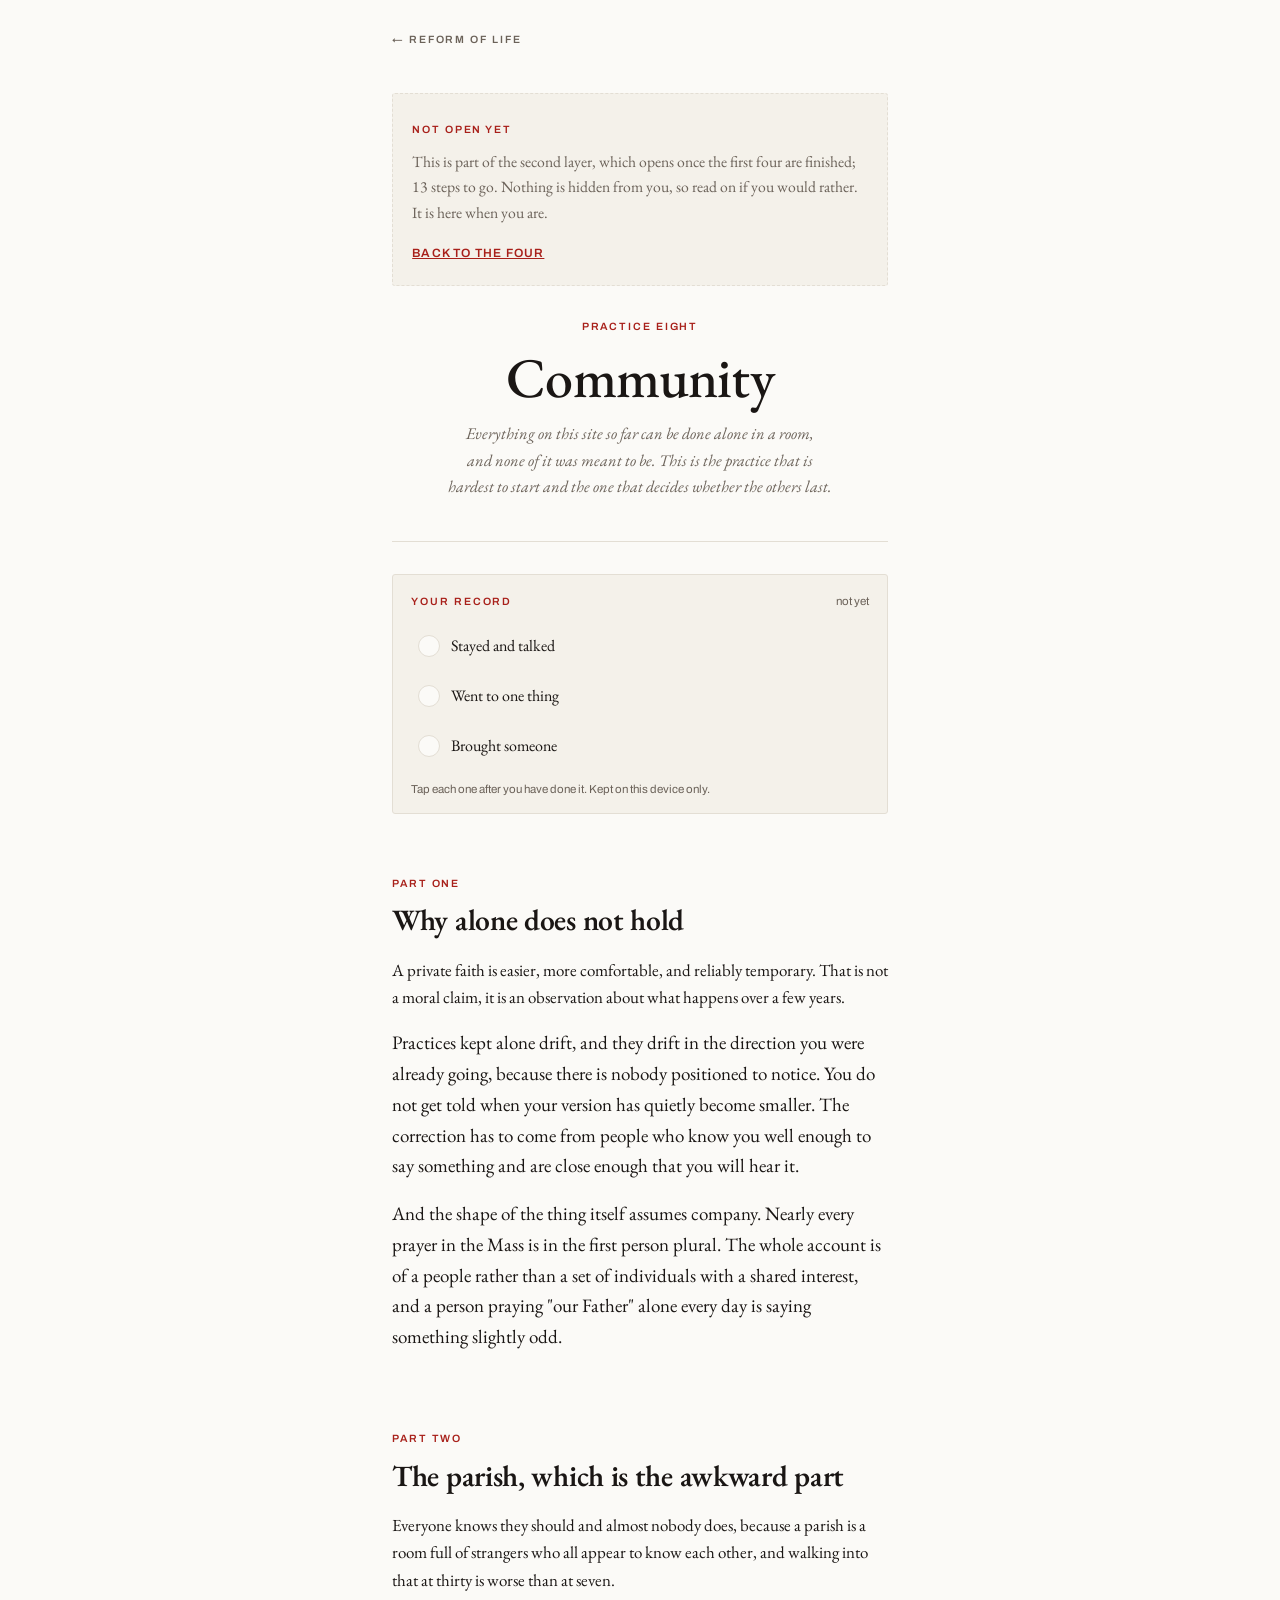
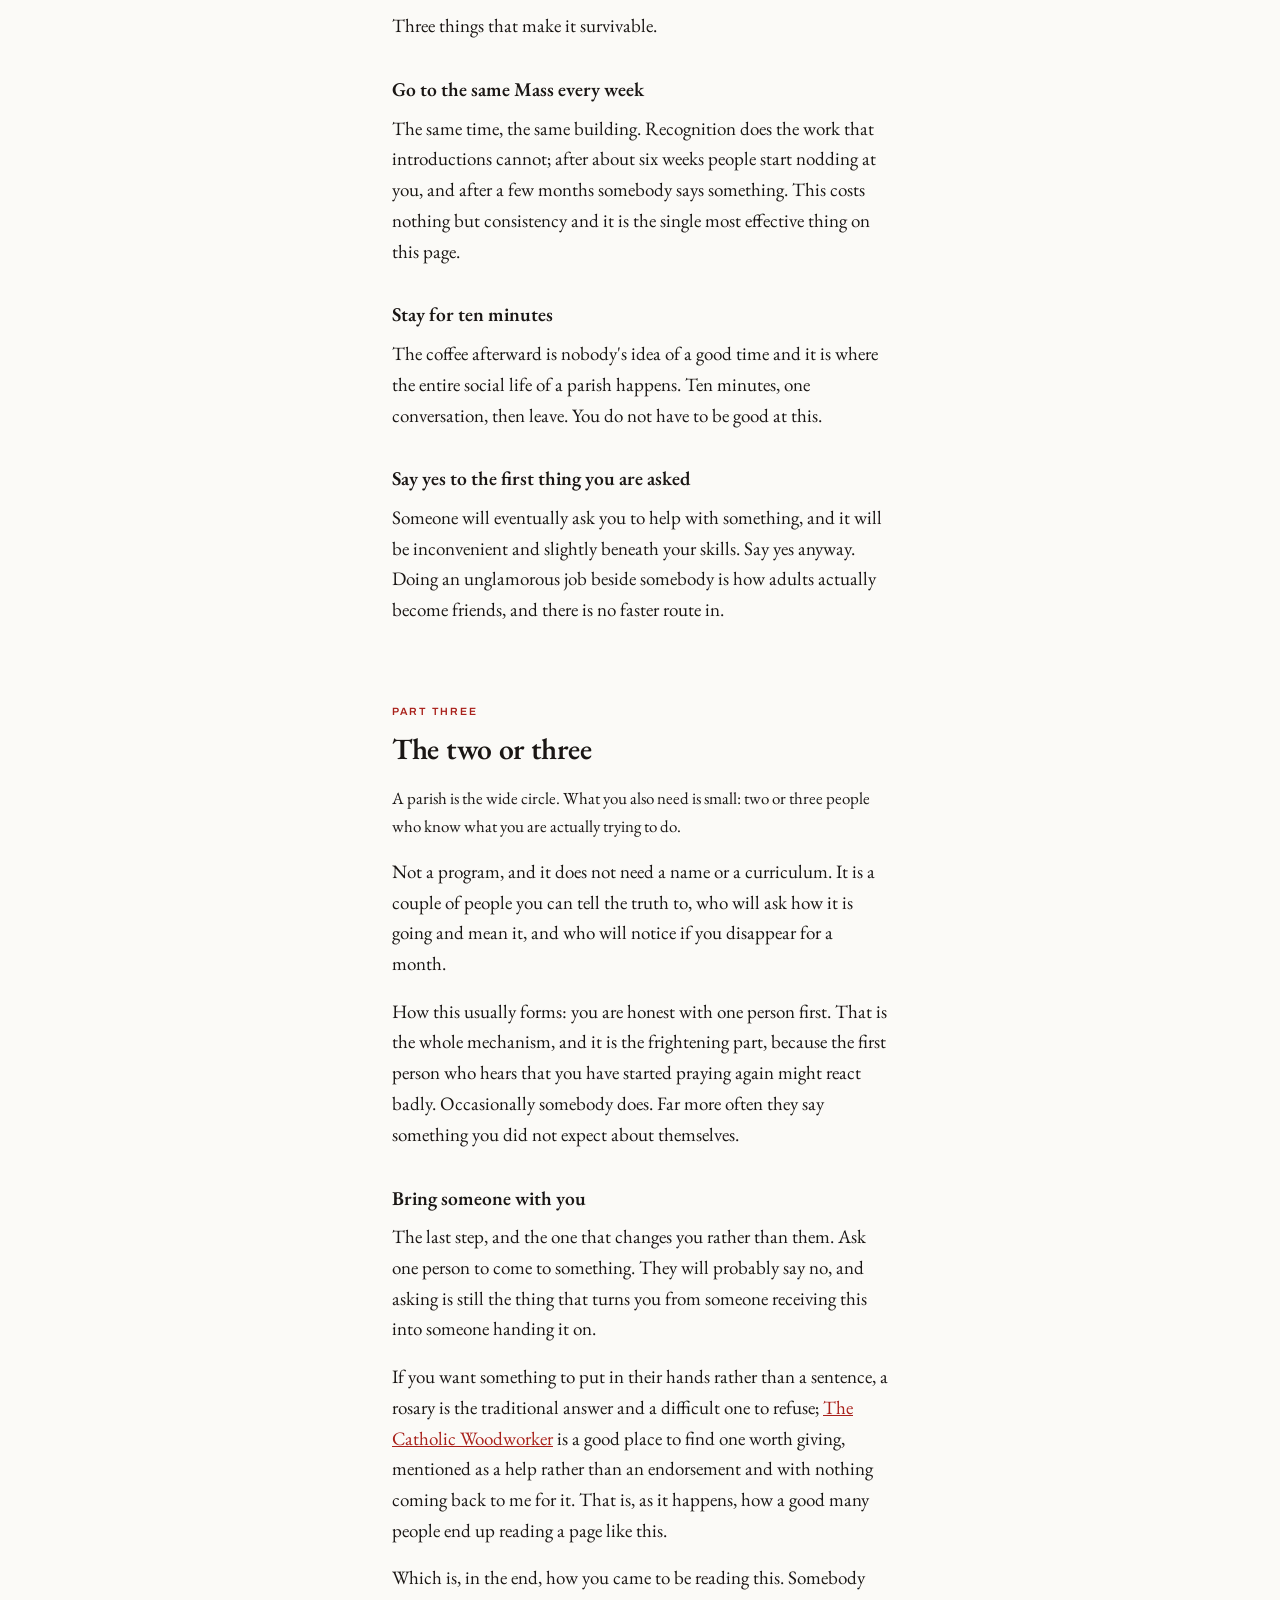
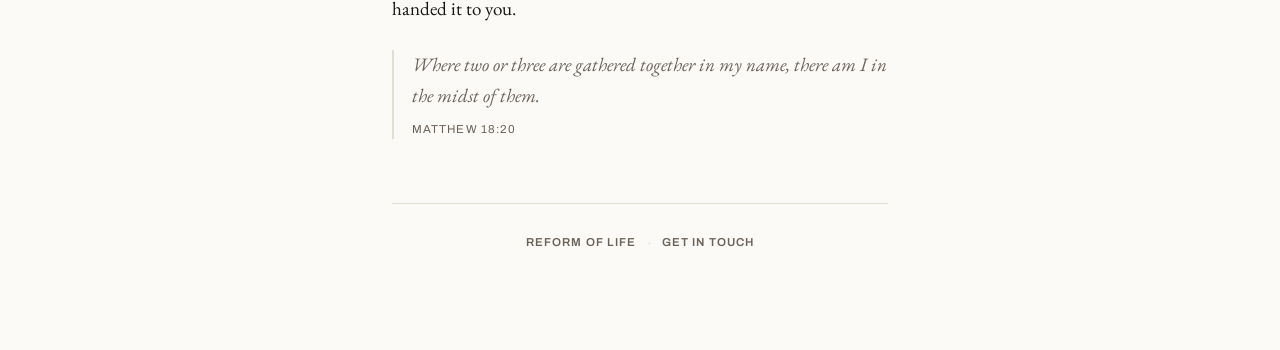
==== commit 350ebabb: "Copy trims, an honest note on the shop link, and a card you can keep on a phone COPY, all at Peter's" ====
--- a/community.html
+++ b/community.html
@@ -75,7 +75,7 @@
     <h3>Bring someone with you</h3>
     <p>The last step, and the one that changes you rather than them. Ask one person to come to something. They will probably say no, and asking is still the thing that turns you from someone receiving this into someone handing it on.</p>
 
-    <p>If you want something to put in their hands rather than a sentence, a rosary is the traditional answer and a difficult one to refuse; <a href="https://catholicwoodworker.com" target="_blank" rel="noopener noreferrer">The Catholic Woodworker</a> is a good place to find one worth giving. That is, as it happens, how a good many people end up reading a page like this.</p>
+    <p>If you want something to put in their hands rather than a sentence, a rosary is the traditional answer and a difficult one to refuse; <a href="https://catholicwoodworker.com" target="_blank" rel="noopener noreferrer">The Catholic Woodworker</a> is a good place to find one worth giving, mentioned as a help rather than an endorsement and with nothing coming back to me for it. That is, as it happens, how a good many people end up reading a page like this.</p>
 
     <p>Which is, in the end, how you came to be reading this. Somebody handed it to you.</p>
 
--- a/style.css
+++ b/style.css
@@ -830,10 +830,30 @@
 }
 
 .poster-rule {
-  color: #C9A45C;
-  font-size: 0.9rem;
-  margin: 1.1rem 0 1rem;
-  opacity: 0.9;
+  display: flex;
+  align-items: center;
+  justify-content: center;
+  gap: 0.9rem;
+  margin: 1.2rem 0 1.1rem;
+}
+/* Hairlines that fade out at their far ends, so the ornament sits in the
+   page rather than being ruled off from it. */
+.poster-rule-line {
+  height: 1px;
+  width: clamp(2.2rem, 12vw, 4.5rem);
+  background: linear-gradient(to right, rgba(201,164,92,0), rgba(201,164,92,0.75));
+}
+.poster-rule-line:last-child {
+  background: linear-gradient(to left, rgba(201,164,92,0), rgba(201,164,92,0.75));
+}
+.poster-cross {
+  width: 13px;
+  height: 17px;
+  flex: 0 0 auto;
+  stroke: #C9A45C;
+  stroke-width: 2;
+  stroke-linecap: round;
+  fill: none;
 }
 
 .poster-motto {
@@ -964,3 +984,33 @@
   from { opacity: 0.82; }
   to   { opacity: 1; }
 }
+
+/* ---------------------------------------------------------------------
+   A heading block that is itself the link (the Gospels page).
+
+   The book name alone was a small target for a thumb, so the whole block
+   carries the link: the chapter count, the title and the summary line. Safe
+   only because every one of those blocks contains exactly one link; a block
+   holding two would nest anchors, which is invalid and unclickable.
+   --------------------------------------------------------------------- */
+a.set-head-link {
+  text-decoration: none;
+  color: inherit;
+  display: flex;
+  border-radius: 3px;
+  margin: -0.5rem -0.6rem 0.8rem;
+  padding: 0.5rem 0.6rem;
+  transition: background-color 140ms ease;
+}
+a.set-head-link:hover,
+a.set-head-link:focus-visible { background: var(--paper-sunk); }
+/* The title still carries the underline, so it still reads as the link even
+   though the whole block is one. */
+a.set-head-link h3 {
+  text-decoration: underline;
+  text-decoration-color: var(--hairline);
+  text-underline-offset: 3px;
+  text-decoration-thickness: 1px;
+}
+a.set-head-link:hover h3 { color: var(--rubric); text-decoration-color: var(--rubric); }
+@media print { a.set-head-link h3 { text-decoration: none; } }
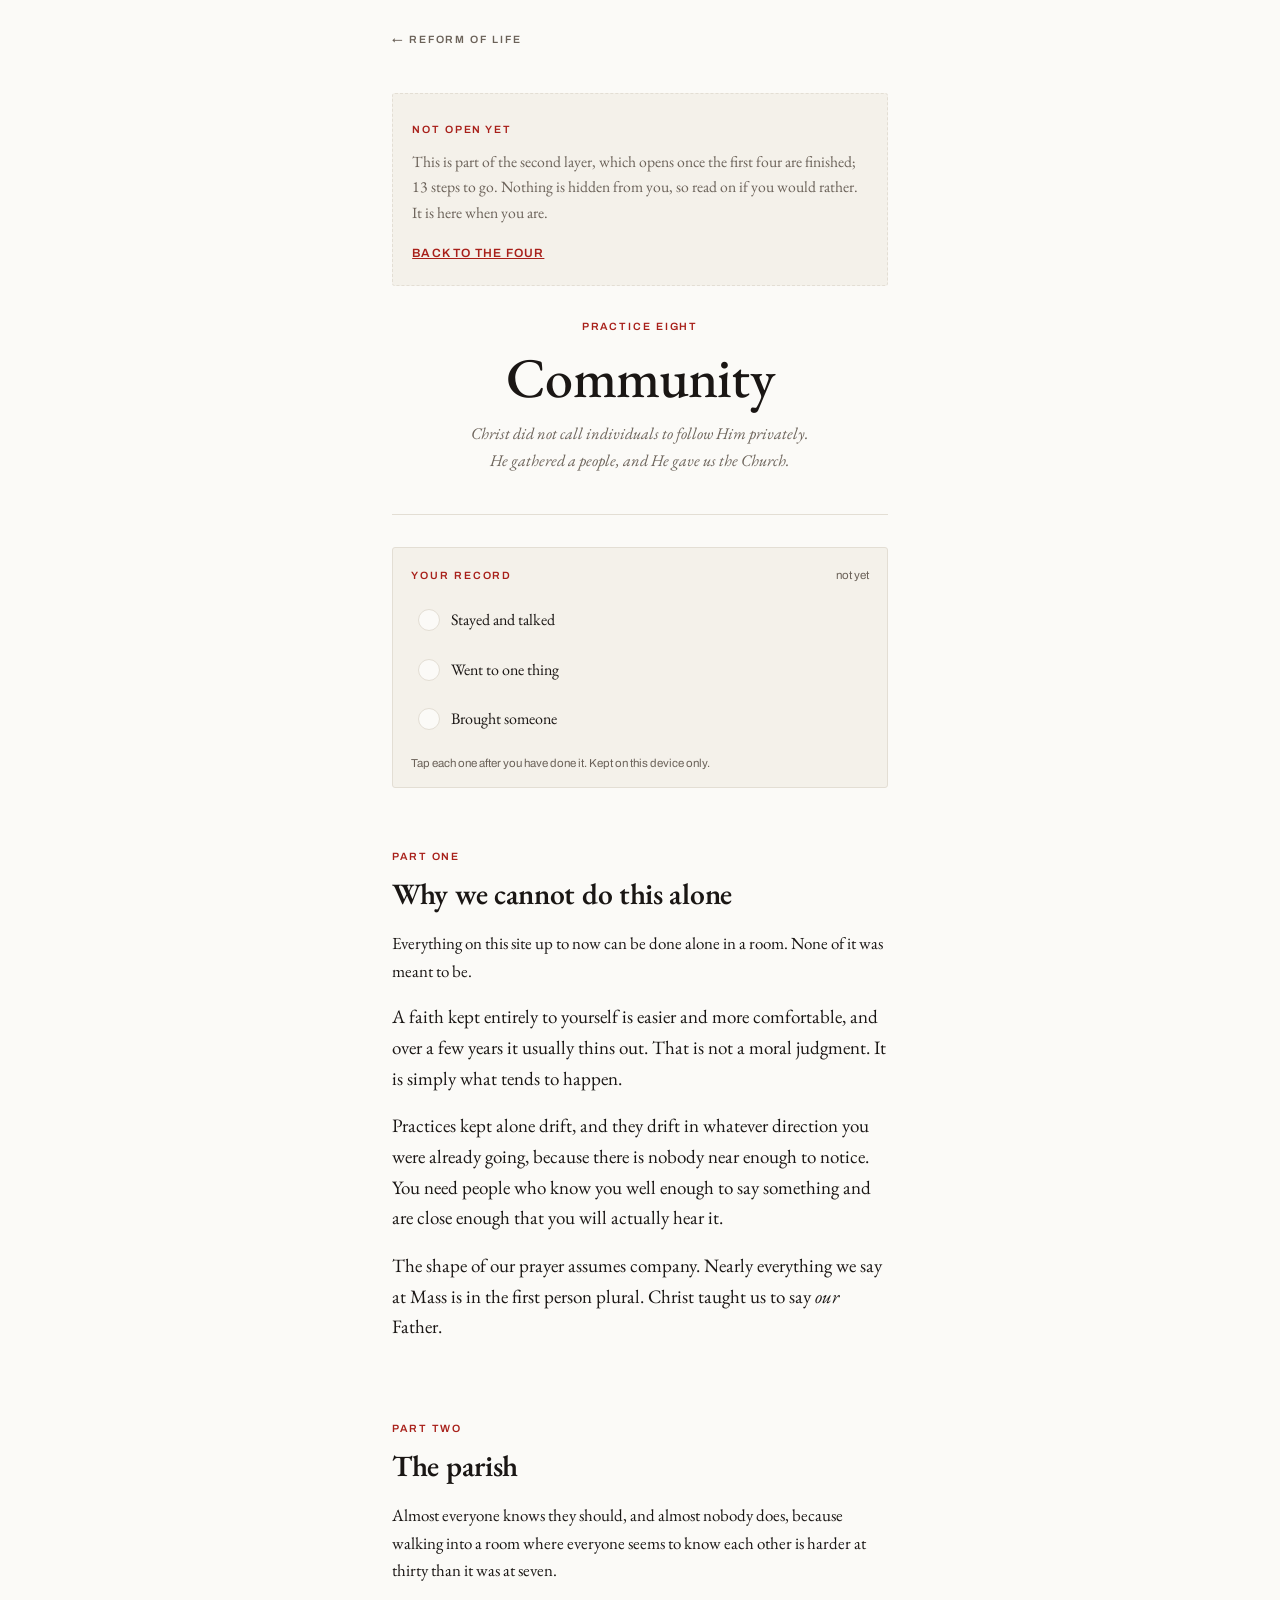
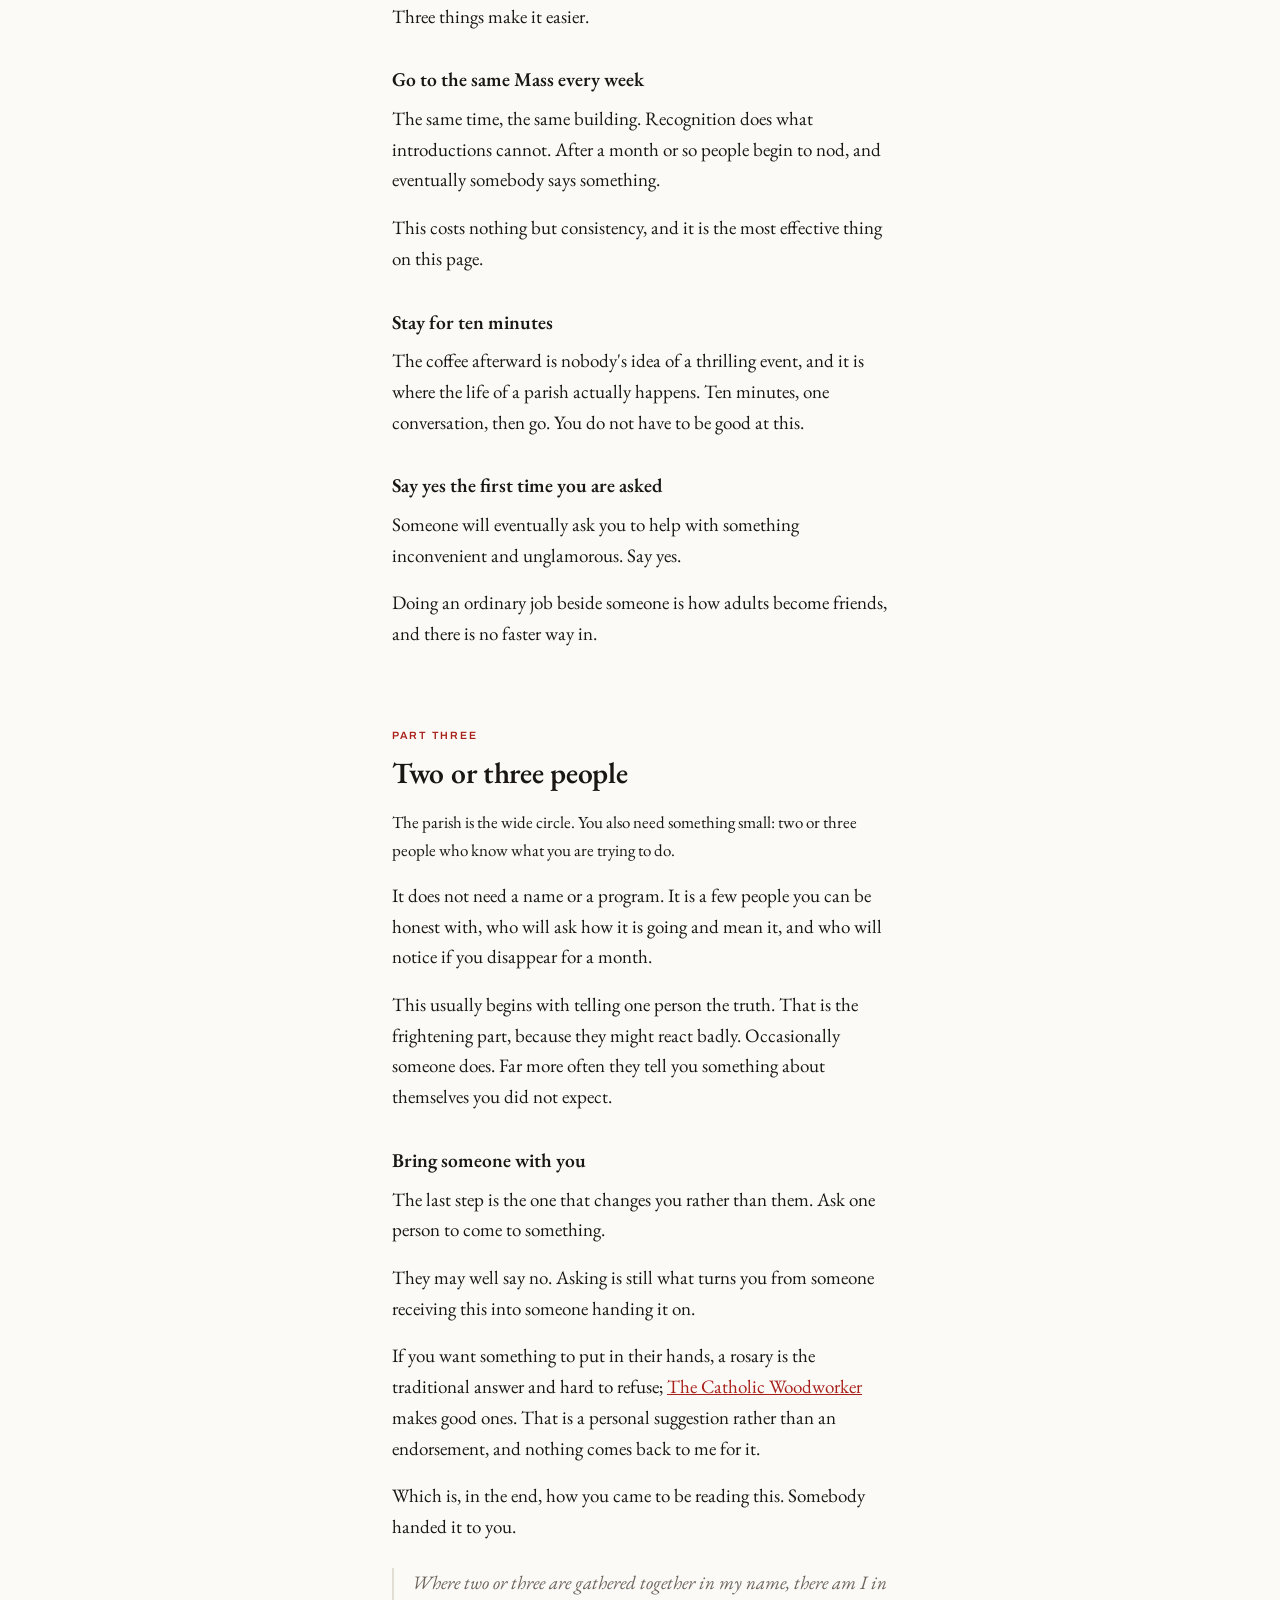
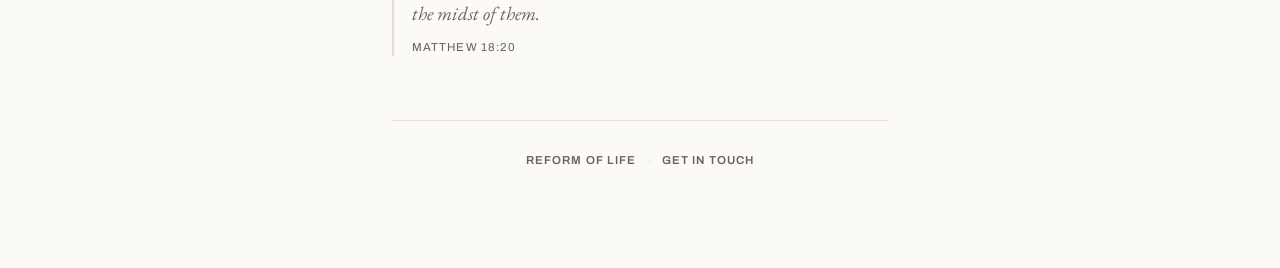
==== commit 0d153a2d: "The whole site in Peter's voice All nine pages, plus the examination's framing. The structure did no" ====
--- a/community.html
+++ b/community.html
@@ -28,54 +28,59 @@
   <header class="masthead">
     <span class="label">Practice eight</span>
     <h1>Community</h1>
-    <p class="dedication">Everything on this site so far can be done alone in a room, and none of it was meant to be. This is the practice that is hardest to start and the one that decides whether the others last.</p>
+    <p class="dedication">Christ did not call individuals to follow Him privately. He gathered a people, and He gave us the Church.</p>
   </header>
 
   <div data-tracker="community"></div>
 
   <section id="why">
     <span class="label">Part one</span>
-    <h2>Why alone does not hold</h2>
+    <h2>Why we cannot do this alone</h2>
 
-    <p class="lead">A private faith is easier, more comfortable, and reliably temporary. That is not a moral claim, it is an observation about what happens over a few years.</p>
+    <p class="lead">Everything on this site up to now can be done alone in a room. None of it was meant to be.</p>
 
-    <p>Practices kept alone drift, and they drift in the direction you were already going, because there is nobody positioned to notice. You do not get told when your version has quietly become smaller. The correction has to come from people who know you well enough to say something and are close enough that you will hear it.</p>
+    <p>A faith kept entirely to yourself is easier and more comfortable, and over a few years it usually thins out. That is not a moral judgment. It is simply what tends to happen.</p>
 
-    <p>And the shape of the thing itself assumes company. Nearly every prayer in the Mass is in the first person plural. The whole account is of a people rather than a set of individuals with a shared interest, and a person praying "our Father" alone every day is saying something slightly odd.</p>
+    <p>Practices kept alone drift, and they drift in whatever direction you were already going, because there is nobody near enough to notice. You need people who know you well enough to say something and are close enough that you will actually hear it.</p>
+
+    <p>The shape of our prayer assumes company. Nearly everything we say at Mass is in the first person plural. Christ taught us to say <em>our</em> Father.</p>
   </section>
 
   <section id="parish">
     <span class="label">Part two</span>
-    <h2>The parish, which is the awkward part</h2>
+    <h2>The parish</h2>
 
-    <p class="lead">Everyone knows they should and almost nobody does, because a parish is a room full of strangers who all appear to know each other, and walking into that at thirty is worse than at seven.</p>
+    <p class="lead">Almost everyone knows they should, and almost nobody does, because walking into a room where everyone seems to know each other is harder at thirty than it was at seven.</p>
 
-    <p>Three things that make it survivable.</p>
+    <p>Three things make it easier.</p>
 
     <h3>Go to the same Mass every week</h3>
-    <p>The same time, the same building. Recognition does the work that introductions cannot; after about six weeks people start nodding at you, and after a few months somebody says something. This costs nothing but consistency and it is the single most effective thing on this page.</p>
+    <p>The same time, the same building. Recognition does what introductions cannot. After a month or so people begin to nod, and eventually somebody says something.</p>
+    <p>This costs nothing but consistency, and it is the most effective thing on this page.</p>
 
     <h3>Stay for ten minutes</h3>
-    <p>The coffee afterward is nobody's idea of a good time and it is where the entire social life of a parish happens. Ten minutes, one conversation, then leave. You do not have to be good at this.</p>
+    <p>The coffee afterward is nobody's idea of a thrilling event, and it is where the life of a parish actually happens. Ten minutes, one conversation, then go. You do not have to be good at this.</p>
 
-    <h3>Say yes to the first thing you are asked</h3>
-    <p>Someone will eventually ask you to help with something, and it will be inconvenient and slightly beneath your skills. Say yes anyway. Doing an unglamorous job beside somebody is how adults actually become friends, and there is no faster route in.</p>
+    <h3>Say yes the first time you are asked</h3>
+    <p>Someone will eventually ask you to help with something inconvenient and unglamorous. Say yes.</p>
+    <p>Doing an ordinary job beside someone is how adults become friends, and there is no faster way in.</p>
   </section>
 
   <section id="few">
     <span class="label">Part three</span>
-    <h2>The two or three</h2>
+    <h2>Two or three people</h2>
 
-    <p class="lead">A parish is the wide circle. What you also need is small: two or three people who know what you are actually trying to do.</p>
+    <p class="lead">The parish is the wide circle. You also need something small: two or three people who know what you are trying to do.</p>
 
-    <p>Not a program, and it does not need a name or a curriculum. It is a couple of people you can tell the truth to, who will ask how it is going and mean it, and who will notice if you disappear for a month.</p>
+    <p>It does not need a name or a program. It is a few people you can be honest with, who will ask how it is going and mean it, and who will notice if you disappear for a month.</p>
 
-    <p>How this usually forms: you are honest with one person first. That is the whole mechanism, and it is the frightening part, because the first person who hears that you have started praying again might react badly. Occasionally somebody does. Far more often they say something you did not expect about themselves.</p>
+    <p>This usually begins with telling one person the truth. That is the frightening part, because they might react badly. Occasionally someone does. Far more often they tell you something about themselves you did not expect.</p>
 
     <h3>Bring someone with you</h3>
-    <p>The last step, and the one that changes you rather than them. Ask one person to come to something. They will probably say no, and asking is still the thing that turns you from someone receiving this into someone handing it on.</p>
+    <p>The last step is the one that changes you rather than them. Ask one person to come to something.</p>
+    <p>They may well say no. Asking is still what turns you from someone receiving this into someone handing it on.</p>
 
-    <p>If you want something to put in their hands rather than a sentence, a rosary is the traditional answer and a difficult one to refuse; <a href="https://catholicwoodworker.com" target="_blank" rel="noopener noreferrer">The Catholic Woodworker</a> is a good place to find one worth giving, mentioned as a help rather than an endorsement and with nothing coming back to me for it. That is, as it happens, how a good many people end up reading a page like this.</p>
+    <p>If you want something to put in their hands, a rosary is the traditional answer and hard to refuse; <a href="https://catholicwoodworker.com" target="_blank" rel="noopener noreferrer">The Catholic Woodworker</a> makes good ones. That is a personal suggestion rather than an endorsement, and nothing comes back to me for it.</p>
 
     <p>Which is, in the end, how you came to be reading this. Somebody handed it to you.</p>
 
